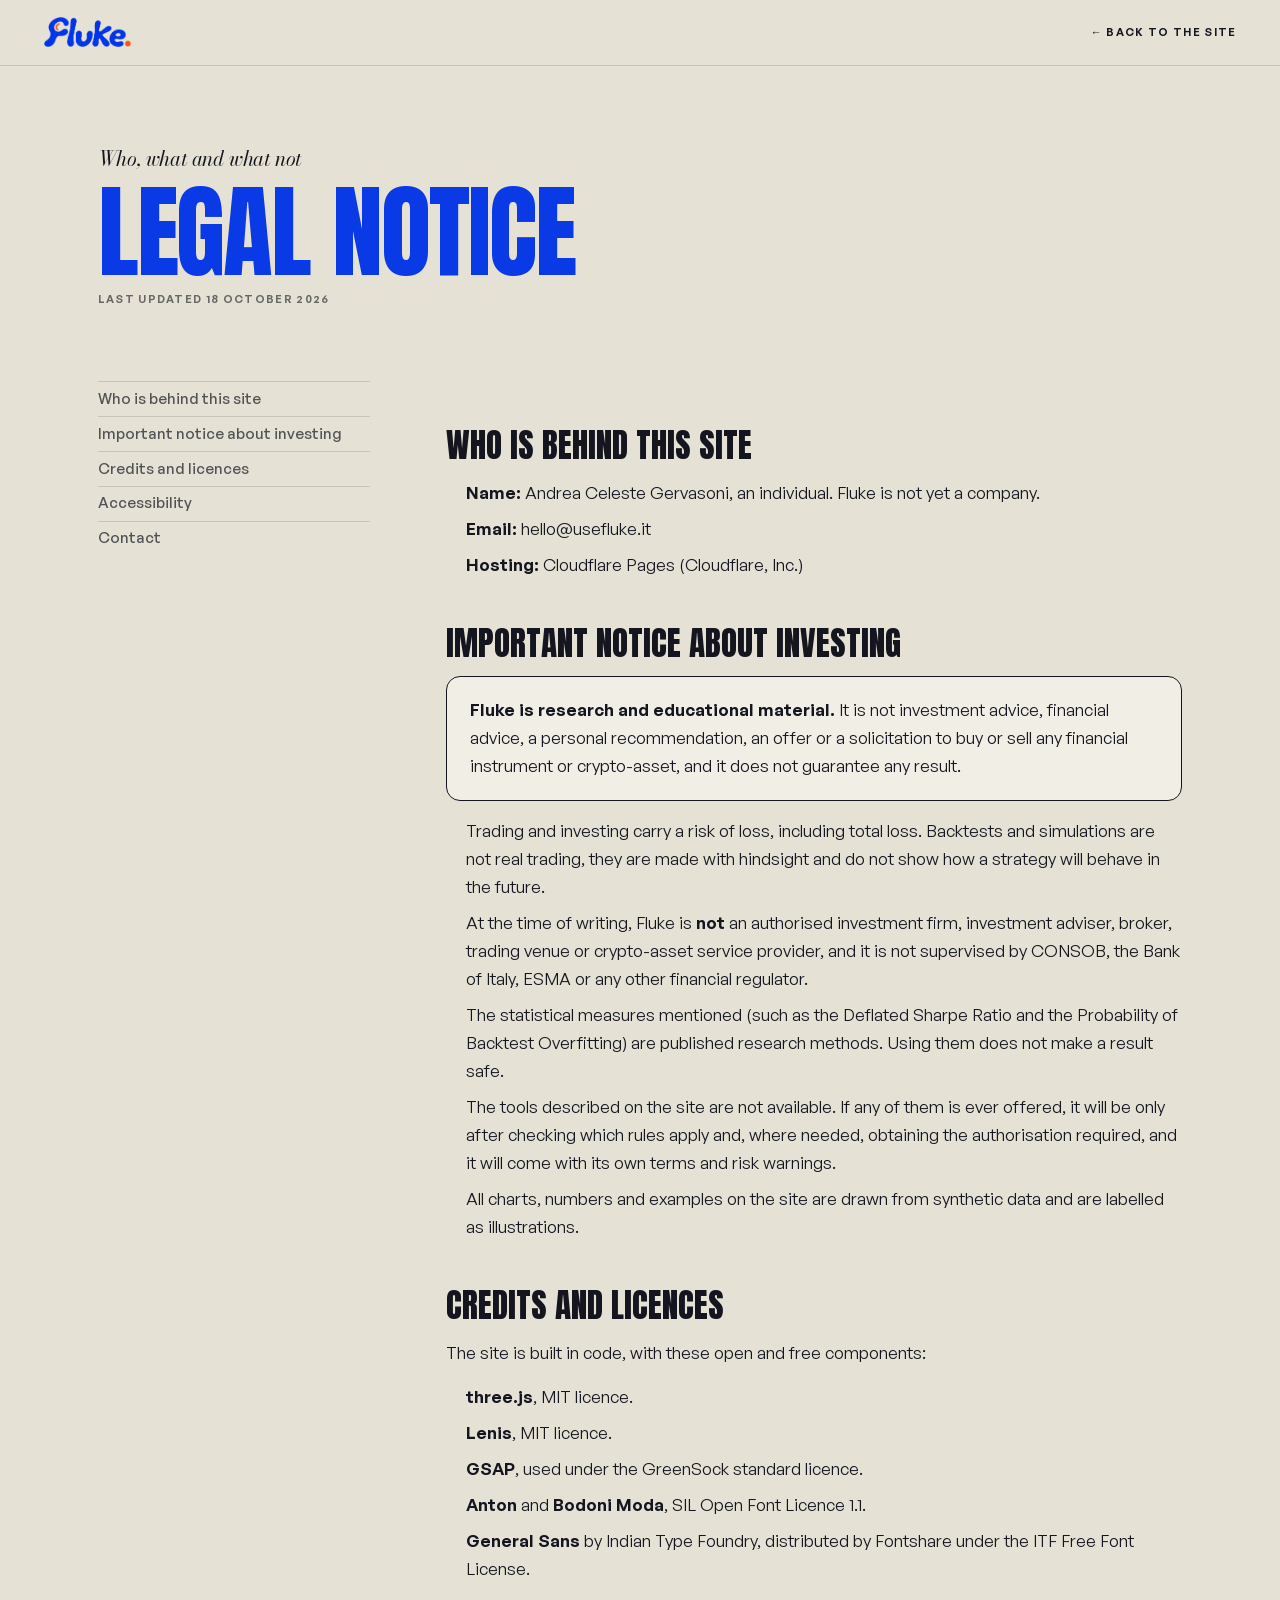
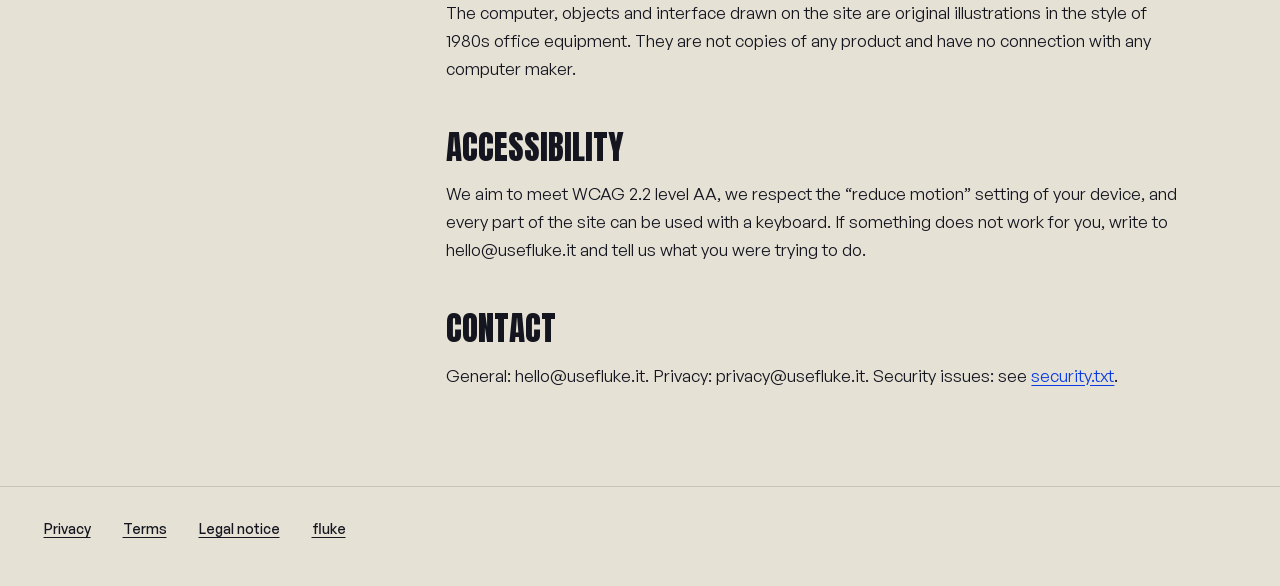
==== legal-notice.html @ 6b219655 "Add files via upload" ====
<!doctype html>
<html lang="en">
<head>
<meta charset="utf-8">
<meta name="viewport" content="width=device-width, initial-scale=1, viewport-fit=cover">
<title>Legal notice — Fluke</title>
<meta name="description" content="Who runs Fluke, an important notice about investing, and the credits and licences of the site.">
<meta name="theme-color" content="#E5E1D5">
<meta name="color-scheme" content="light">
<link rel="canonical" href="https://usefluke.it/legal-notice.html">
<link rel="icon" href="assets/favicon.svg" type="image/svg+xml">
<link rel="icon" href="assets/favicon-32.png" sizes="32x32" type="image/png">
<link rel="preload" href="fonts/anton.woff2" as="font" type="font/woff2" crossorigin>
<link rel="stylesheet" href="css/style.css">
<link rel="stylesheet" href="css/legal.css">
</head>
<body class="legal">
<header class="legal-bar">
  <a href="./" aria-label="Fluke, back to the site"><img src="assets/logo-nav.png" alt="Fluke" width="91" height="31"></a>
  <a class="back" href="./">← Back to the site</a>
</header>
<main class="legal-main" id="main">
  <div class="legal-head">
    <p class="accent">Who, what and what not</p>
    <h1>Legal notice</h1>
    <p class="meta">Last updated 18 October 2026</p>
  </div>
  <nav class="legal-toc" aria-label="On this page">
    <a href="#who">Who is behind this site</a>
    <a href="#finance">Important notice about investing</a>
    <a href="#credits">Credits and licences</a>
    <a href="#access">Accessibility</a>
    <a href="#contact">Contact</a>
  </nav>
  <div class="legal-body">
    <h2 id="who">Who is behind this site</h2>
    <ul>
      <li><strong>Name:</strong> Andrea Celeste Gervasoni, an individual. Fluke is not yet a company.</li>
      <li><strong>Email:</strong> hello@usefluke.it</li>
      <li><strong>Hosting:</strong> Cloudflare Pages (Cloudflare, Inc.)</li>
    </ul>
    <h2 id="finance">Important notice about investing</h2>
    <p class="legal-note"><strong>Fluke is research and educational material.</strong> It is not investment advice, financial advice, a personal recommendation, an offer or a solicitation to buy or sell any financial instrument or crypto-asset, and it does not guarantee any result.</p>
    <ul>
      <li>Trading and investing carry a risk of loss, including total loss. Backtests and simulations are not real trading, they are made with hindsight and do not show how a strategy will behave in the future.</li>
      <li>At the time of writing, Fluke is <strong>not</strong> an authorised investment firm, investment adviser, broker, trading venue or crypto-asset service provider, and it is not supervised by CONSOB, the Bank of Italy, ESMA or any other financial regulator.</li>
      <li>The statistical measures mentioned (such as the Deflated Sharpe Ratio and the Probability of Backtest Overfitting) are published research methods. Using them does not make a result safe.</li>
      <li>The tools described on the site are not available. If any of them is ever offered, it will be only after checking which rules apply and, where needed, obtaining the authorisation required, and it will come with its own terms and risk warnings.</li>
      <li>All charts, numbers and examples on the site are drawn from synthetic data and are labelled as illustrations.</li>
    </ul>
    <h2 id="credits">Credits and licences</h2>
    <p>The site is built in code, with these open and free components:</p>
    <ul>
      <li><strong>three.js</strong>, MIT licence.</li>
      <li><strong>Lenis</strong>, MIT licence.</li>
      <li><strong>GSAP</strong>, used under the GreenSock standard licence.</li>
      <li><strong>Anton</strong> and <strong>Bodoni Moda</strong>, SIL Open Font Licence 1.1.</li>
      <li><strong>General Sans</strong> by Indian Type Foundry, distributed by Fontshare under the ITF Free Font License.</li>
    </ul>
    <p>The computer, objects and interface drawn on the site are original illustrations in the style of 1980s office equipment. They are not copies of any product and have no connection with any computer maker.</p>
    <h2 id="access">Accessibility</h2>
    <p>We aim to meet WCAG 2.2 level AA, we respect the “reduce motion” setting of your device, and every part of the site can be used with a keyboard. If something does not work for you, write to hello@usefluke.it and tell us what you were trying to do.</p>
    <h2 id="contact">Contact</h2>
    <p>General: hello@usefluke.it. Privacy: privacy@usefluke.it. Security issues: see <a href=".well-known/security.txt">security.txt</a>.</p>
  </div>
</main>
<footer class="legal-foot">
  <a href="privacy.html">Privacy</a><a href="terms.html">Terms</a><a href="legal-notice.html">Legal notice</a><a href="./">fluke</a>
</footer>
</body>
</html>
---- css/style.css ----
/* ───────────────────────── FLUKE ─────────────────────────
   Three families, each with one job:
     Anton          giant words and every headline (one weight)
     General Sans   everything that is read: text, menu, buttons (400, 500, 600)
     Bodoni Moda    the connecting words in heavy italic, and the lead sentences in roman
   Six sizes in total: giant · title · habit · lede · body · small.
   ──────────────────────────────────────────────────────── */

@font-face { font-family: 'Anton'; src: url('../fonts/anton.woff2') format('woff2'); font-weight: 400; font-style: normal; font-display: block; }
@font-face { font-family: 'General Sans'; src: url('../fonts/general-sans-400.woff2') format('woff2'); font-weight: 400; font-style: normal; font-display: swap; }
@font-face { font-family: 'General Sans'; src: url('../fonts/general-sans-500.woff2') format('woff2'); font-weight: 500; font-style: normal; font-display: swap; }
@font-face { font-family: 'General Sans'; src: url('../fonts/general-sans-600.woff2') format('woff2'); font-weight: 600; font-style: normal; font-display: swap; }
@font-face { font-family: 'Bodoni Moda'; src: url('../fonts/bodoni-moda-italic.woff2') format('woff2'); font-weight: 400 900; font-style: italic; font-display: block; }
@font-face { font-family: 'Bodoni Moda'; src: url('../fonts/bodoni-moda-roman.woff2') format('woff2'); font-weight: 400 900; font-style: normal; font-display: block; }

:root {
  --paper: #E5E1D5;
  --plastic: #CDC5AD;
  --ink: #14151F;
  --cobalt: #0A3AE5;
  --signal: #FC6C3A;
  --screen: #EDEBE0;
  --hair: rgba(20, 21, 31, .14);
  --glass: rgba(229, 225, 213, .74);

  --f-display: 'Anton', Impact, 'Arial Narrow', sans-serif;
  --f-text: 'General Sans', 'Helvetica Neue', Arial, sans-serif;
  --f-accent: 'Bodoni Moda', Didot, 'Times New Roman', serif;

  /* the whole scale */
  --fs-giant: min(31vh, 21vw);
  --fs-title: clamp(3rem, 7.4vw, 7.6rem);
  --fs-habit: clamp(2.1rem, 3.6vw, 3.6rem);
  --fs-lede: clamp(1.3rem, .7vw + 1rem, 1.65rem);
  --fs-body: clamp(1rem, .3vw + .95rem, 1.125rem);
  --fs-small: .8125rem;

  --ease-out: cubic-bezier(.16, 1, .3, 1);
  --ease-io: cubic-bezier(.65, 0, .35, 1);
  --tick: steps(10, end);

  --nav-h: 74px;
  --gutter: clamp(24px, 3.4vw, 52px);
}

*, *::before, *::after { box-sizing: border-box; }
html { -webkit-text-size-adjust: 100%; text-size-adjust: 100%; }
html.lenis, html.lenis body { height: auto; }
.lenis.lenis-smooth { scroll-behavior: auto !important; }
.lenis.lenis-stopped { overflow: hidden; }

body {
  margin: 0; background: var(--paper); color: var(--ink);
  font: 400 var(--fs-body)/1.5 var(--f-text); font-variant-numeric: tabular-nums;
  -webkit-font-smoothing: antialiased; text-rendering: optimizeLegibility; overflow-x: clip;
}
body.is-loading { overflow: hidden; }
img { display: block; max-width: 100%; }
h1, h2, h3, h4, p, ul { margin: 0; }
ul { padding: 0; list-style: none; }
a { color: inherit; }
::selection { background: var(--cobalt); color: var(--screen); }
:focus-visible { outline: 2px solid var(--cobalt); outline-offset: 3px; border-radius: 4px; }

.sr-only { position: absolute !important; width: 1px; height: 1px; margin: -1px; padding: 0; overflow: hidden; clip: rect(0 0 0 0); white-space: nowrap; border: 0; }
.skip { position: fixed; left: 12px; top: -64px; z-index: 400; background: var(--ink); color: var(--screen); padding: 12px 18px; border-radius: 999px; font-weight: 600; text-decoration: none; transition: top .2s var(--ease-out); }
.skip:focus { top: 12px; }

/* ───────── roles ───────── */
.giant, .title, .habit-title { font-family: var(--f-display); font-weight: 400; text-transform: uppercase; color: var(--cobalt); margin: 0; }
.giant { font-size: var(--fs-giant); line-height: .88; letter-spacing: -.03em; }
.title { font-size: var(--fs-title); line-height: .92; letter-spacing: -.02em; }
.habit-title { font-size: var(--fs-habit); line-height: 1; letter-spacing: -.01em; color: var(--screen); }
.accent { font-family: var(--f-accent); font-style: italic; font-weight: 700; text-transform: none; letter-spacing: -.01em; color: var(--ink); }
.lede { font-family: var(--f-accent); font-style: normal; font-weight: 400; font-size: var(--fs-lede); line-height: 1.18; letter-spacing: -.012em; text-wrap: balance; font-optical-sizing: auto; }
.split-w { display: inline-block; overflow: hidden; vertical-align: top; padding-bottom: .12em; margin-bottom: -.12em; }
.split-w > span { display: inline-block; will-change: transform; }
.body { font-size: var(--fs-body); line-height: 1.5; max-width: 34em; text-wrap: pretty; }
.small { font-size: var(--fs-small); line-height: 1.45; opacity: .7; max-width: 44em; }
.title--light, .body--light, .giant--light { color: var(--screen); }

.btn-wrap { display: inline-block; }
.btn {
  position: relative; isolation: isolate; overflow: hidden;
  display: inline-flex; align-items: center; justify-content: center; gap: .9em; min-height: 58px; padding: 0 1.15em 0 1.9em;
  border: 0; border-radius: 999px; text-decoration: none; cursor: pointer;
  font: 500 var(--fs-body)/1 var(--f-text); letter-spacing: -.005em;
  will-change: transform;
}
.btn--liquid {
  color: var(--screen); background: rgba(20, 21, 31, .9);
  box-shadow: inset 0 1px 0 rgba(255, 255, 255, .28), inset 0 -1px 0 rgba(0, 0, 0, .4), 0 14px 34px -12px rgba(20, 21, 31, .55), 0 2px 6px rgba(20, 21, 31, .18);
}
.btn--liquid::before { /* rim of light, brightest towards the pointer */
  content: ''; position: absolute; inset: 0; z-index: 2; border-radius: inherit; padding: 1.2px; pointer-events: none;
  background: conic-gradient(from var(--rim, 220deg), rgba(255, 255, 255, .85), rgba(255, 255, 255, .12) 14%, rgba(255, 255, 255, .02) 40%, rgba(255, 255, 255, .3) 50%, rgba(255, 255, 255, .02) 64%, rgba(255, 255, 255, .85));
  -webkit-mask: linear-gradient(#000 0 0) content-box, linear-gradient(#000 0 0); -webkit-mask-composite: xor;
  mask: linear-gradient(#000 0 0) content-box exclude, linear-gradient(#000 0 0);
}
.btn--liquid::after { /* glass rim and top sheen */
  content: ''; position: absolute; inset: 0; z-index: 2; border-radius: inherit; pointer-events: none;
  background: linear-gradient(180deg, rgba(255, 255, 255, .22), rgba(255, 255, 255, 0) 48%);
  box-shadow: inset 0 0 0 1px rgba(255, 255, 255, .12);
}
.btn-blob { position: absolute; z-index: 0; left: var(--bx, 50%); top: var(--by, 50%); width: 180%; aspect-ratio: 1; border-radius: 50%; background: var(--cobalt); transform: translate(-50%, -50%) scale(0); transition: transform .7s var(--ease-out); }
.btn:hover .btn-blob, .btn:focus-visible .btn-blob { transform: translate(-50%, -50%) scale(1); }
.btn-label { position: relative; z-index: 1; display: block; overflow: hidden; line-height: 1.25; padding: .1em 0; }
.btn-roll { position: relative; display: block; transition: transform .55s var(--ease-out); }
.btn-roll::after { content: attr(data-text); position: absolute; left: 0; top: 100%; }
.btn:hover .btn-roll, .btn:focus-visible .btn-roll { transform: translateY(-100%); }
.btn-icon { position: relative; z-index: 1; display: grid; place-items: center; width: 38px; height: 38px; border-radius: 50%; overflow: hidden; background: rgba(255, 255, 255, .12); box-shadow: inset 0 1px 0 rgba(255, 255, 255, .25); }
.btn-icon svg { grid-area: 1 / 1; transition: transform .55s var(--ease-out); }
.btn-icon svg + svg { transform: translateY(-160%); }
.btn[href="#winner"]:hover .btn-icon svg:first-child { transform: translateY(160%); }
.btn[href="#winner"]:hover .btn-icon svg + svg { transform: translateY(0); }
.btn[href="#note"] .btn-icon svg + svg { transform: translateX(-160%); }
.btn[href="#note"]:hover .btn-icon svg:first-child { transform: translateX(160%); }
.btn[href="#note"]:hover .btn-icon svg + svg { transform: translateX(0); }

/* ───────── loader ───────── */
.loader { position: fixed; inset: 0; z-index: 300; pointer-events: none; visibility: hidden; }
.loader > * { visibility: visible; }
.loader.is-gone, .loader.is-gone > * { visibility: hidden; }
.loader-half { position: absolute; left: 0; right: 0; height: 50.3%; background: var(--cobalt); will-change: transform; }
.loader-half--top { top: 0; }
.loader-half--bottom { bottom: 0; }
.loader-content { position: absolute; inset: 0; display: grid; place-items: center; color: var(--screen); }
.loader-mark { position: relative; width: min(38vw, 440px); aspect-ratio: 1581 / 539; margin-top: -4vh; }
.loader-letters { position: absolute; left: 0; top: 0; width: calc(1493 / 1581 * 100%); height: 100%; overflow: hidden; }
.loader-letters i { position: absolute; inset: 0; background: url('../assets/logo-cream.png') center / 100% 100% no-repeat; }
.loader-dot { position: absolute; left: calc((1588 - 118) / 1581 * 100%); top: calc((624 - 198) / 539 * 100%); width: calc(109 / 1581 * 100%); aspect-ratio: 1; border-radius: 50%; background: var(--signal); }
.loader-count { position: absolute; left: var(--gutter); bottom: calc(var(--gutter) * .5); margin: 0; padding-top: .06em; font: 400 var(--fs-giant)/1 var(--f-display); color: var(--screen); letter-spacing: -.02em; overflow: hidden; }
.loader-count span { display: inline-block; min-width: 2.2ch; }
.loader-line { position: absolute; left: 0; right: 0; top: 50%; height: 3px; margin-top: -1.5px; background: #fff; transform: scaleX(0); opacity: 0; }

/* ───────── liquid glass ───────── */
.lg {
  position: relative; isolation: isolate;
  background: rgba(252, 250, 244, .16);
  -webkit-backdrop-filter: blur(6px) saturate(1.6); backdrop-filter: blur(6px) saturate(1.6);
  /* shadows with small blur radii: soft 44px shadows on big glass panes cost a frame on every scroll. The highlights are gradients (cheap), not blurred inset shadows. */
  background-image: linear-gradient(180deg, rgba(255, 255, 255, .42), rgba(255, 255, 255, 0) 38%), linear-gradient(0deg, rgba(20, 21, 31, .06), rgba(20, 21, 31, 0) 30%);
  box-shadow: inset 0 1px 0 rgba(255, 255, 255, .8), 0 10px 20px -14px rgba(20, 21, 31, .34), 0 1px 4px rgba(20, 21, 31, .1);
}
.lg::before { /* the rim: brightest where the pointer is */
  content: ''; position: absolute; inset: 0; z-index: 0; border-radius: inherit; padding: 1.2px; pointer-events: none; will-change: transform;
  background: conic-gradient(from var(--rim, 220deg), rgba(255, 255, 255, 1), rgba(255, 255, 255, .25) 12%, rgba(255, 255, 255, .06) 30%, rgba(255, 255, 255, .06) 42%, rgba(255, 255, 255, .55) 50%, rgba(255, 255, 255, .08) 62%, rgba(255, 255, 255, .25) 88%, rgba(255, 255, 255, 1));
  -webkit-mask: linear-gradient(#000 0 0) content-box, linear-gradient(#000 0 0); -webkit-mask-composite: xor;
  mask: linear-gradient(#000 0 0) content-box exclude, linear-gradient(#000 0 0);
}
.lg::after { /* the body of the glass: a soft caustic under the upper rim */
  content: ''; position: absolute; inset: 0; z-index: 0; border-radius: inherit; pointer-events: none;
  background: radial-gradient(120% 70% at 50% -10%, rgba(255, 255, 255, .34), rgba(255, 255, 255, 0) 55%);
  mix-blend-mode: soft-light;
}
.lg > * { position: relative; z-index: 1; }
.lg-defs { position: absolute; width: 0; height: 0; pointer-events: none; }

/* ───────── navigation ───────── */
.nav { position: fixed; top: 0; left: 0; right: 0; z-index: 80; display: flex; justify-content: center; padding: 14px var(--gutter) 0; pointer-events: none; }
.lg-nav { pointer-events: auto; border-radius: 30px; overflow: hidden; width: var(--nav-w, auto); transition: background .5s, color .5s; color: var(--ink); }

/* Safari 26 paints the strips behind its bars with the background of any fixed or sticky element at least 90% wide that touches the screen edge; if that background is transparent it photographs a colour once and keeps it: a flat beige band over the blue sections. A container that is visibility:hidden, whose visible children all sit on their own layers, is skipped: no band, the page scrolls under the bars, full screen, and the bars stay transparent. (The same fix as on the portfolio.) */
.nav, .winner-pin, .services-pin, .method-stick, .end-pin { visibility: hidden; }
:where(.nav, .winner-pin, .services-pin, .method-stick, .end-pin) > * { visibility: visible; }

/* The refraction of the glass edge, drawn once instead of computed on every frame: a red fringe on the left rim, a blue one on the right, a bright bevel above, a soft dark one below and a thin lens-like band inside the edge. */
.lg-nav { background-image: linear-gradient(90deg, rgba(255, 255, 255, .5), rgba(255, 255, 255, 0) 9%, rgba(255, 255, 255, 0) 91%, rgba(255, 255, 255, .5)), linear-gradient(180deg, rgba(255, 255, 255, .45), rgba(255, 255, 255, 0) 40%, rgba(20, 21, 31, .05)); box-shadow: inset 0 1px 0 rgba(255, 255, 255, .95), inset 2.6px 0 1.6px -1.4px rgba(255, 60, 90, .62), inset -2.6px 0 1.6px -1.4px rgba(50, 130, 255, .7), inset 3.4px 0 0 -2.6px rgba(255, 255, 255, .8), inset -3.4px 0 0 -2.6px rgba(255, 255, 255, .8), inset 0 0 16px -3px rgba(255, 255, 255, .7), inset 0 -3px 5px -3px rgba(20, 21, 31, .24), 0 10px 20px -14px rgba(20, 21, 31, .36), 0 1px 4px rgba(20, 21, 31, .1); }
.lg-nav.is-dark { background-image: linear-gradient(90deg, rgba(255, 255, 255, .22), rgba(255, 255, 255, 0) 9%, rgba(255, 255, 255, 0) 91%, rgba(255, 255, 255, .22)), linear-gradient(180deg, rgba(255, 255, 255, .16), rgba(255, 255, 255, 0) 40%); box-shadow: inset 0 1px 0 rgba(255, 255, 255, .4), inset 2.6px 0 1.6px -1.4px rgba(255, 70, 100, .5), inset -2.6px 0 1.6px -1.4px rgba(70, 140, 255, .62), inset 3.4px 0 0 -2.6px rgba(255, 255, 255, .34), inset -3.4px 0 0 -2.6px rgba(255, 255, 255, .34), inset 0 0 16px -4px rgba(255, 255, 255, .2), inset 0 -3px 5px -3px rgba(0, 0, 0, .35), 0 10px 20px -14px rgba(0, 0, 0, .55); }
.btn--liquid { box-shadow: inset 0 1px 0 rgba(255, 255, 255, .34), inset 1.5px 0 1.3px -1px rgba(255, 90, 70, .4), inset -1.5px 0 1.3px -1px rgba(80, 140, 255, .46), inset 0 0 10px -3px rgba(255, 255, 255, .2), inset 0 -1px 0 rgba(0, 0, 0, .4), 0 14px 26px -14px rgba(20, 21, 31, .55), 0 2px 6px rgba(20, 21, 31, .18); }
.nav-bar { height: 60px; margin: 0 auto; display: flex; align-items: center; gap: clamp(14px, 2.6vw, 34px); padding: 0 8px 0 22px; }
.nav-logo { display: grid; place-items: center; height: 44px; flex: none; }
.nav-logo img { grid-area: 1 / 1; height: 31px; width: auto; transition: opacity .4s; }
.nav-logo .logo-dark { opacity: 0; }
.nav-links { position: relative; }
.nav-links ul { display: flex; gap: 2px; }
.nav-goo { /* the droplet: two blobs that stretch apart while moving and melt back together */
  position: absolute; inset: -14px -24px; pointer-events: none; filter: url(#lg-goo); opacity: 0; z-index: 0 !important;
}
.nav-goo i { position: absolute; left: 24px; top: 50%; height: 40px; width: 0; margin-top: -20px; border-radius: 999px; background: #fff; will-change: transform, width; }
.nav-link { position: relative; z-index: 1; white-space: nowrap; appearance: none; border: 0; background: transparent; padding: 0 16px; height: 40px; border-radius: 999px; font: 500 .9375rem/1 var(--f-text); color: inherit; letter-spacing: -.005em; cursor: pointer; opacity: .82; transition: opacity .25s; }
.nav-link:hover, .nav-link[aria-expanded='true'], .nav-link.is-current { opacity: 1; }
.nav-cta { flex: none; display: inline-flex; align-items: center; height: 44px; padding: 0 20px; border-radius: 999px; background: var(--ink); color: var(--screen); font: 500 .9375rem/1 var(--f-text); text-decoration: none; box-shadow: inset 0 1px 0 rgba(255, 255, 255, .25), 0 4px 12px -4px rgba(20, 21, 31, .5); transition: background .3s, transform .3s var(--ease-out); }
.nav-cta:hover { background: var(--cobalt); }
.nav-burger { display: none; }

.nav-body { overflow: hidden; }
.panel { padding: 6px 22px 26px; }
.panel[hidden], .nav-sheet[hidden] { display: none; }
.panel-list { display: grid; gap: 2px; }
.panel-list a { display: grid; gap: 4px; padding: 14px 16px; border-radius: 18px; text-decoration: none; transition: background .25s; }
.panel-list a:hover, .panel-list a:focus-visible { background: rgba(255, 255, 255, .42); }
.panel-list b { font: 500 1.25rem/1.15 var(--f-text); letter-spacing: -.015em; }
.panel-list span { font-size: var(--fs-small); opacity: .62; }
.nav-scrim { position: fixed; inset: 0; z-index: -1; background: rgba(20, 21, 31, .16); opacity: 0; transition: opacity .4s; pointer-events: auto; }
.nav-scrim.is-open { opacity: 1; }
.nav-scrim[hidden] { display: none; }

/* on cobalt and ink the glass darkens and the words turn light */
.lg-nav.is-open { background: rgba(246, 243, 236, .74); }
.lg-nav.is-dark { color: var(--screen); background: rgba(10, 12, 30, .3); }
.lg-nav.is-dark::after { background: radial-gradient(120% 70% at 50% -10%, rgba(255, 255, 255, .14), rgba(255, 255, 255, 0) 55%); }
.lg-nav.is-dark.is-open { background: rgba(14, 16, 40, .66); }
.lg-nav.is-dark .logo-light { opacity: 0; }
.lg-nav.is-dark .logo-dark { opacity: 1; }
.lg-nav.is-dark .nav-goo i { background: rgba(255, 255, 255, 1); }
.lg-nav.is-dark .nav-cta { background: var(--screen); color: var(--ink); }
.lg-nav.is-dark .panel-list a:hover { background: rgba(255, 255, 255, .12); }

.nav-sheet { padding: 4px 22px 24px; }
.nav-sheet a { display: block; padding: 4px 0; font: 400 clamp(2.6rem, 13vw, 4.5rem)/.98 var(--f-display); text-transform: uppercase; letter-spacing: -.02em; color: inherit; text-decoration: none; }

/* ───────── light on the paper ───────── */
.atmos { position: fixed; inset: 0; z-index: 1; pointer-events: none; visibility: hidden; overflow: hidden; }
.atmos > * { visibility: visible; }
.blinds {
  position: absolute; inset: -30% -20%; opacity: 0; mix-blend-mode: soft-light;
  /* soft edges drawn into the gradient: a blur filter on a layer this big cost a frame on every scroll */
  background: repeating-linear-gradient(-24deg, rgba(255, 249, 232, 0) 0 34px, rgba(255, 248, 228, .95) 62px 104px, rgba(255, 249, 232, 0) 132px 150px);
  will-change: transform, opacity;
}
.lamp-glow { position: absolute; left: 0; top: 0; width: 900px; height: 520px; margin: -260px 0 0 -450px; border-radius: 50%; opacity: 0;
  background: radial-gradient(closest-side, rgba(255, 200, 110, .5), rgba(255, 200, 110, .18) 50%, rgba(255, 200, 110, 0)); mix-blend-mode: soft-light; will-change: transform, opacity; }
@media (hover: none) and (pointer: coarse) { .blinds { display: none; } }
.lite .blinds, .lite .lamp-glow { display: none; }
/* while the page is moving, the big glass panes drop their backdrop filter (re-blurring what is under them on every frame was the slowest thing on the page); it comes back 0.2 s after the scroll stops */
.is-moving .lg, .is-moving .btn--liquid { -webkit-backdrop-filter: blur(6px) saturate(1.5) !important; backdrop-filter: blur(6px) saturate(1.5) !important; }
.is-moving .what .pane { -webkit-backdrop-filter: none !important; backdrop-filter: none !important; background-color: rgba(250, 248, 240, .66) !important; }

/* ───────── stage ───────── */
.stage { position: fixed; left: 0; top: 0; width: 100%; height: 100%; height: 100lvh; z-index: 2; pointer-events: none; visibility: hidden; }
.stage canvas { visibility: visible; display: block; width: 100%; height: 100%; }

/* ───────── hero ───────── */
.hero { position: relative; height: 100svh; min-height: 640px; overflow-x: clip; }
.type { position: absolute; inset: 0; pointer-events: none; }
.type--behind { z-index: 1; }
.type--front { z-index: 3; }
.giant--1, .giant--2 { position: absolute; left: var(--gutter); }
.giant--1 { top: calc(var(--nav-h) + var(--fs-giant) * .26); }
.giant--2 { top: calc(var(--nav-h) + var(--fs-giant) * 1.18); }
.giant { line-height: .9; }
.mask { display: block; overflow: hidden; padding: .08em .06em .02em; margin: -.08em -.06em -.02em; }
.word { display: block; will-change: transform; }
.acc {
  position: absolute; white-space: nowrap; line-height: 1;
  font-family: var(--f-accent); font-style: italic; font-weight: 900; font-size: calc(var(--fs-giant) * .5); letter-spacing: -.02em;
  /* cream on the blue letters; where it leaves them, a blue edge keeps it readable on the paper */
  color: #F4F1E8; -webkit-text-stroke: .085em var(--cobalt); paint-order: stroke fill;
  text-shadow: 0 .05em .1em rgba(6, 10, 60, .18);
}
.acc--1 { left: calc(var(--gutter) + var(--fs-giant) * .05); top: calc(var(--nav-h) + var(--fs-giant) * .25); }
.acc--2 { left: calc(var(--gutter) + var(--fs-giant) * .06); top: calc(var(--nav-h) + var(--fs-giant) * 1.12); }
.ch { display: inline-block; will-change: transform; transform-origin: 50% 100%; }
.acc { clip-path: inset(-30% -10% -30% -10%); }

.hero-copy { position: absolute; z-index: 3; left: var(--gutter); bottom: clamp(28px, 6vh, 64px); max-width: min(33rem, 44vw); display: grid; gap: 1.6rem; justify-items: start; }

/* ───────── idea ───────── */
.idea { position: relative; z-index: 3; min-height: 130svh; display: grid; align-items: center; padding: calc(var(--nav-h) + 8vh) var(--gutter) 8vh; }
.idea-inner { max-width: min(60rem, 62vw); display: grid; gap: 3rem; }
.tline { display: block; overflow: hidden; padding: .03em 0 .01em; }
.tline > * { display: inline-block; will-change: transform; }
.title .accent { font-size: .4em; vertical-align: .62em; margin-right: .2em; }

/* ───────── winner: inside the computer ───────── */
.winner { position: relative; z-index: 3; height: 500vh; }
.winner-pin { position: sticky; top: 0; height: 100svh; overflow-x: clip; overflow-y: visible; }
.inside { position: absolute; inset: 0 0 auto 0; width: 100%; height: 100%; height: 100lvh; image-rendering: pixelated; opacity: 0; display: block; }
.crt { position: absolute; inset: 0 0 auto 0; height: 100%; height: 100lvh; pointer-events: none; opacity: 0;
  background:
    repeating-linear-gradient(0deg, rgba(0, 0, 0, .09) 0 1px, rgba(0, 0, 0, 0) 1px 3px),
    radial-gradient(120% 120% at 50% 50%, rgba(0, 0, 0, 0) 58%, rgba(0, 0, 0, .38) 100%);
  box-shadow: inset 0 0 120px rgba(0, 0, 0, .35); }
.inside-ui { position: absolute; inset: 0 0 auto 0; height: 100%; height: 100lvh; pointer-events: none; }
.pix-hit { position: absolute; pointer-events: auto; appearance: none; border: 0; background: transparent; color: transparent; font-size: 1px; cursor: pointer; border-radius: 2px; }
.pix-hit:focus-visible { outline: 3px solid var(--cobalt); outline-offset: 2px; }


/* ───────── services: the computer stays, the three apps are the choices ───────── */
/* the section scrolls like any page: the computer comes up with it, holds while you read, leaves with it */
.services { position: relative; z-index: 3; height: 215vh; --o-ink: #101318; --o-paper: #F2F0E6; }
.services-pin { position: sticky; top: 0; height: 100svh; overflow: hidden; }
.svc-text { position: absolute; z-index: 3; left: var(--gutter); top: calc(var(--nav-h) + 3.4vh); bottom: 4vh; width: min(38vw, 34rem); display: grid; grid-template-rows: auto auto auto auto; gap: clamp(.9rem, 2.6vh, 1.8rem); align-content: start; }
.svc-text .title { font-size: min(clamp(2.4rem, 4.2vw, 4.2rem), 7.4vh); }
.svc-list { list-style: none; margin: 0; padding: 0; border-top: 1px solid var(--hair); }
.svc-item { border-bottom: 1px solid var(--hair); }
.svc-tab { appearance: none; border: 0; background: transparent; width: 100%; display: grid; grid-template-columns: 3.6rem 1fr auto 34px; align-items: center; gap: 1rem; padding: clamp(.6rem, 1.5vh, 1rem) 0; cursor: pointer; text-align: left; color: var(--ink); }
.svc-no { position: relative; font: italic 400 1rem/1 var(--f-accent); color: rgba(20, 21, 31, .6); white-space: nowrap; transition: color .3s, opacity .3s; }
.svc-ok { position: absolute; left: 0; top: 50%; width: 1.25rem; height: 1.25rem; margin-top: -.625rem; fill: none; stroke: var(--cobalt); stroke-width: 2.2; stroke-linecap: round; stroke-linejoin: round; stroke-dasharray: 16; stroke-dashoffset: 16; transition: stroke-dashoffset .6s var(--ease-out) .1s; }
.svc-item.is-seen .svc-no { color: transparent; } .svc-item.is-seen .svc-ok { stroke-dashoffset: 0; }
.svc-name { font: 400 clamp(1.5rem, 2.1vw, 2.1rem)/1 var(--f-display); text-transform: uppercase; letter-spacing: -.005em; transition: color .3s; }
.svc-state { font: 600 .6875rem/1 var(--f-text); text-transform: uppercase; letter-spacing: .12em; color: rgba(20, 21, 31, .55); white-space: nowrap; }
.svc-item[data-svc='check'] .svc-state { color: var(--cobalt); } .svc-item[data-svc='verified'] .svc-state { color: var(--ink); }
.svc-tab i { position: relative; width: 34px; height: 34px; border-radius: 50%; border: 1px solid var(--hair); transition: background .35s, border-color .35s, color .35s, transform .5s var(--ease-out); }
.svc-tab i::before, .svc-tab i::after { content: ''; position: absolute; left: 50%; top: 50%; width: 12px; height: 1.6px; margin: -.8px 0 0 -6px; background: currentColor; transition: transform .5s var(--ease-out); }
.svc-tab i::after { transform: rotate(90deg); }
.svc-tab:hover .svc-name, .svc-item.is-open .svc-name { color: var(--cobalt); }
.svc-item.is-open .svc-tab i { background: var(--ink); border-color: var(--ink); color: var(--screen); transform: rotate(180deg); }
.svc-item.is-open .svc-tab i::after { transform: rotate(0deg); }
/* the row of the app that is lighting up on the screen lights up with it */
.svc-item.is-hint .svc-tab i { background: var(--cobalt); border-color: var(--cobalt); color: var(--screen); }
.svc-item.is-hint .svc-name { color: var(--cobalt); }
.svc-tab:focus-visible { outline: 2px solid var(--cobalt); outline-offset: 4px; border-radius: 8px; }
/* one reading place: the four texts share the same cell, so nothing below ever moves */
.svc-detail { display: grid; align-content: start; min-height: 0; }
.svc-p { grid-area: 1 / 1; display: grid; gap: clamp(.55rem, 1.4vh, .9rem); align-content: start; opacity: 0; visibility: hidden; transform: translateY(12px); transition: opacity .35s, transform .6s var(--ease-out), visibility 0s .35s; }
.svc-p.is-on { opacity: 1; visibility: visible; transform: none; transition: opacity .5s .1s, transform .8s var(--ease-out) .1s, visibility 0s; }
.svc-p h3 { margin: 0; font: 400 clamp(1.6rem, 2.3vw, 2.3rem)/.98 var(--f-display); text-transform: uppercase; color: var(--ink); }
.svc-p p { margin: 0; max-width: 31em; } .svc-p em { font-family: var(--f-accent); }
.svc-lead { font: 400 var(--fs-lede)/1.35 var(--f-accent); max-width: 24em !important; }
.svc-quote { font: 500 clamp(1.1rem, 1.4vw, 1.35rem)/1.25 var(--f-text); color: var(--cobalt); letter-spacing: -.02em; }
/* a sign of the old interface, not a button: it barely moves, in 3D, so it reads as an object and not as something to press */
.svc-win { justify-self: start; margin-top: .5rem; perspective: 520px; padding: 4px 8px 8px 0; }
.svc-win canvas { display: block; image-rendering: pixelated; transform-origin: 30% 60%; animation: winfloat 9s ease-in-out infinite; will-change: transform; }
@keyframes winfloat { 0%, 100% { transform: translate3d(0, 0, 0) rotateX(0deg) rotateY(0deg); } 33% { transform: translate3d(0, -2px, 0) rotateX(2deg) rotateY(-2.4deg); } 66% { transform: translate3d(0, 1px, 0) rotateX(-1.4deg) rotateY(2deg); } }
.sr { position: absolute; width: 1px; height: 1px; overflow: hidden; clip: rect(0 0 0 0); white-space: nowrap; }
.svc-count span { font-weight: 500; letter-spacing: .06em; }
.svc-note a { color: var(--cobalt); font-weight: 600; text-underline-offset: 3px; }
.svc-note { font-size: .875rem; line-height: 1.45; color: rgba(20, 21, 31, .68); padding-top: clamp(.4rem, 1vh, .7rem); border-top: 1px solid var(--hair); }
.svc-foot { position: relative; display: grid; align-items: center; justify-items: start; min-height: 64px; }
.svc-count { grid-area: 1 / 1; margin: 0; font: 600 .6875rem/1 var(--f-text); text-transform: uppercase; letter-spacing: .12em; color: rgba(20, 21, 31, .55); transition: opacity .4s; }
.svc-count b { color: var(--cobalt); font-weight: 600; }
.svc-go { grid-area: 1 / 1; opacity: 0; visibility: hidden; transform: translateY(10px) scale(.94); transform-origin: 0 50%; transition: opacity .5s, transform .9s var(--ease-out), visibility 0s .5s; }
.svc-foot.is-done .svc-go { opacity: 1; visibility: visible; transform: none; transition: opacity .5s, transform .9s var(--ease-out), visibility 0s; }
.svc-foot.is-done .svc-count { opacity: 0; }
.btn--blue { background: var(--cobalt); box-shadow: inset 0 1px 0 rgba(255, 255, 255, .35), inset 0 -1px 0 rgba(0, 0, 0, .25), 0 12px 26px -14px rgba(10, 58, 229, .7); }
.btn--blue .btn-blob { background: var(--ink); }
.btn[href="#method"]:hover .btn-icon svg:first-child { transform: translateY(160%); }
.btn[href="#method"]:hover .btn-icon svg + svg { transform: translateY(0); }
.svc-text > * { opacity: 0; transform: translateY(26px); transition: opacity .8s var(--ease-out), transform 1s var(--ease-out); }
.services-pin.is-in .svc-text > * { opacity: 1; transform: none; }
.services-pin.is-in .svc-text > :nth-child(2) { transition-delay: .1s; } .services-pin.is-in .svc-text > :nth-child(3) { transition-delay: .2s; } .services-pin.is-in .svc-text > :nth-child(4) { transition-delay: .3s; }
/* the blue of the method rises with its section, under the 3D stage */
.wipe { position: fixed; left: 0; top: 0; width: 100%; height: 100lvh; z-index: 1; transform: translate3d(0, 100lvh, 0); visibility: hidden; pointer-events: none; will-change: transform; }
.wipe > i { display: none; position: absolute; inset: 0; background: var(--cobalt); visibility: visible; will-change: transform; }
.wipe.is-on > i { display: block; }

/* over the glass of the 3D computer: takes the clicks, the arrow is drawn on the screen itself */
.os { position: absolute; z-index: 2; left: 0; top: 0; width: 100px; height: 66px; cursor: none !important; touch-action: pan-y; -webkit-tap-highlight-color: transparent; will-change: transform; }
@media (hover: none) and (pointer: coarse), (max-width: 820px) {
  .services { height: 200vh; }
  .svc-text { left: 0; right: 0; width: auto; top: 60%; bottom: 0; gap: .5rem; padding: 4px var(--gutter) max(12px, env(safe-area-inset-bottom)); background: var(--paper); grid-template-rows: auto minmax(0, 1fr) auto; }
  .svc-detail { min-height: 0; overflow-y: auto; overscroll-behavior: contain; scrollbar-width: none; }
  .svc-detail::-webkit-scrollbar { display: none; }
  .svc-text .title { display: none; }
  .svc-tab { grid-template-columns: 2.6rem 1fr auto 26px; gap: .6rem; padding: .42rem 0; }
  .svc-name { font-size: 1.2rem; } .svc-no { font-size: .8125rem; } .svc-tab i { width: 26px; height: 26px; }
  .svc-p { gap: .4rem; } .svc-p h3 { font-size: 1.15rem; } .svc-p p { font-size: .84rem; line-height: 1.38; } .svc-note { font-size: .75rem !important; padding-top: .35rem !important; } .svc-quote { font-size: .95rem; }
  .svc-lead { font-size: 1rem !important; }
  .svc-foot { min-height: 52px; }
}
@media (prefers-reduced-motion: reduce) { .svc-win canvas { animation: none; } }
@media (prefers-reduced-motion: reduce) { .svc-p, .svc-ok, .svc-text > *, .svc-go, .svc-count { transition: none; } }

/* ───────── the Macintosh cursors: the arrow everywhere, the pointing hand on what can be pressed ───────── */
@media (hover: hover) and (pointer: fine) {
  html, body { cursor: url("data:image/svg+xml,<svg xmlns='http://www.w3.org/2000/svg' width='20' height='32' shape-rendering='crispEdges'><rect x='0' y='0' width='2' height='2' fill='%23F2F0E6'/><rect x='0' y='2' width='2' height='2' fill='%23F2F0E6'/><rect x='2' y='2' width='2' height='2' fill='%23F2F0E6'/><rect x='0' y='4' width='2' height='2' fill='%23F2F0E6'/><rect x='2' y='4' width='2' height='2' fill='%2314151F'/><rect x='4' y='4' width='2' height='2' fill='%23F2F0E6'/><rect x='0' y='6' width='2' height='2' fill='%23F2F0E6'/><rect x='2' y='6' width='2' height='2' fill='%2314151F'/><rect x='4' y='6' width='2' height='2' fill='%2314151F'/><rect x='6' y='6' width='2' height='2' fill='%23F2F0E6'/><rect x='0' y='8' width='2' height='2' fill='%23F2F0E6'/><rect x='2' y='8' width='2' height='2' fill='%2314151F'/><rect x='4' y='8' width='2' height='2' fill='%2314151F'/><rect x='6' y='8' width='2' height='2' fill='%2314151F'/><rect x='8' y='8' width='2' height='2' fill='%23F2F0E6'/><rect x='0' y='10' width='2' height='2' fill='%23F2F0E6'/><rect x='2' y='10' width='2' height='2' fill='%2314151F'/><rect x='4' y='10' width='2' height='2' fill='%2314151F'/><rect x='6' y='10' width='2' height='2' fill='%2314151F'/><rect x='8' y='10' width='2' height='2' fill='%2314151F'/><rect x='10' y='10' width='2' height='2' fill='%23F2F0E6'/><rect x='0' y='12' width='2' height='2' fill='%23F2F0E6'/><rect x='2' y='12' width='2' height='2' fill='%2314151F'/><rect x='4' y='12' width='2' height='2' fill='%2314151F'/><rect x='6' y='12' width='2' height='2' fill='%2314151F'/><rect x='8' y='12' width='2' height='2' fill='%2314151F'/><rect x='10' y='12' width='2' height='2' fill='%2314151F'/><rect x='12' y='12' width='2' height='2' fill='%23F2F0E6'/><rect x='0' y='14' width='2' height='2' fill='%23F2F0E6'/><rect x='2' y='14' width='2' height='2' fill='%2314151F'/><rect x='4' y='14' width='2' height='2' fill='%2314151F'/><rect x='6' y='14' width='2' height='2' fill='%2314151F'/><rect x='8' y='14' width='2' height='2' fill='%2314151F'/><rect x='10' y='14' width='2' height='2' fill='%2314151F'/><rect x='12' y='14' width='2' height='2' fill='%2314151F'/><rect x='14' y='14' width='2' height='2' fill='%23F2F0E6'/><rect x='0' y='16' width='2' height='2' fill='%23F2F0E6'/><rect x='2' y='16' width='2' height='2' fill='%2314151F'/><rect x='4' y='16' width='2' height='2' fill='%2314151F'/><rect x='6' y='16' width='2' height='2' fill='%2314151F'/><rect x='8' y='16' width='2' height='2' fill='%2314151F'/><rect x='10' y='16' width='2' height='2' fill='%2314151F'/><rect x='12' y='16' width='2' height='2' fill='%2314151F'/><rect x='14' y='16' width='2' height='2' fill='%2314151F'/><rect x='16' y='16' width='2' height='2' fill='%23F2F0E6'/><rect x='0' y='18' width='2' height='2' fill='%23F2F0E6'/><rect x='2' y='18' width='2' height='2' fill='%2314151F'/><rect x='4' y='18' width='2' height='2' fill='%2314151F'/><rect x='6' y='18' width='2' height='2' fill='%2314151F'/><rect x='8' y='18' width='2' height='2' fill='%2314151F'/><rect x='10' y='18' width='2' height='2' fill='%2314151F'/><rect x='12' y='18' width='2' height='2' fill='%23F2F0E6'/><rect x='14' y='18' width='2' height='2' fill='%23F2F0E6'/><rect x='16' y='18' width='2' height='2' fill='%23F2F0E6'/><rect x='18' y='18' width='2' height='2' fill='%23F2F0E6'/><rect x='0' y='20' width='2' height='2' fill='%23F2F0E6'/><rect x='2' y='20' width='2' height='2' fill='%2314151F'/><rect x='4' y='20' width='2' height='2' fill='%2314151F'/><rect x='6' y='20' width='2' height='2' fill='%23F2F0E6'/><rect x='8' y='20' width='2' height='2' fill='%2314151F'/><rect x='10' y='20' width='2' height='2' fill='%2314151F'/><rect x='12' y='20' width='2' height='2' fill='%23F2F0E6'/><rect x='0' y='22' width='2' height='2' fill='%23F2F0E6'/><rect x='2' y='22' width='2' height='2' fill='%2314151F'/><rect x='4' y='22' width='2' height='2' fill='%23F2F0E6'/><rect x='8' y='22' width='2' height='2' fill='%23F2F0E6'/><rect x='10' y='22' width='2' height='2' fill='%2314151F'/><rect x='12' y='22' width='2' height='2' fill='%2314151F'/><rect x='14' y='22' width='2' height='2' fill='%23F2F0E6'/><rect x='0' y='24' width='2' height='2' fill='%23F2F0E6'/><rect x='2' y='24' width='2' height='2' fill='%23F2F0E6'/><rect x='8' y='24' width='2' height='2' fill='%23F2F0E6'/><rect x='10' y='24' width='2' height='2' fill='%2314151F'/><rect x='12' y='24' width='2' height='2' fill='%2314151F'/><rect x='14' y='24' width='2' height='2' fill='%23F2F0E6'/><rect x='10' y='26' width='2' height='2' fill='%23F2F0E6'/><rect x='12' y='26' width='2' height='2' fill='%2314151F'/><rect x='14' y='26' width='2' height='2' fill='%2314151F'/><rect x='16' y='26' width='2' height='2' fill='%23F2F0E6'/><rect x='10' y='28' width='2' height='2' fill='%23F2F0E6'/><rect x='12' y='28' width='2' height='2' fill='%2314151F'/><rect x='14' y='28' width='2' height='2' fill='%2314151F'/><rect x='16' y='28' width='2' height='2' fill='%23F2F0E6'/><rect x='12' y='30' width='2' height='2' fill='%23F2F0E6'/><rect x='14' y='30' width='2' height='2' fill='%23F2F0E6'/></svg>") 1 1, default; }
  a, button, summary, label, [role="button"], .btn, .nav-link, .pix-hit, .svc-tab, .switch, .qa summary, .seg-btn { cursor: url("data:image/svg+xml,<svg xmlns='http://www.w3.org/2000/svg' width='32' height='32' shape-rendering='crispEdges'><rect x='8' y='0' width='2' height='2' fill='%2314151F'/><rect x='10' y='0' width='2' height='2' fill='%2314151F'/><rect x='6' y='2' width='2' height='2' fill='%2314151F'/><rect x='8' y='2' width='2' height='2' fill='%23F2F0E6'/><rect x='10' y='2' width='2' height='2' fill='%23F2F0E6'/><rect x='12' y='2' width='2' height='2' fill='%2314151F'/><rect x='6' y='4' width='2' height='2' fill='%2314151F'/><rect x='8' y='4' width='2' height='2' fill='%23F2F0E6'/><rect x='10' y='4' width='2' height='2' fill='%23F2F0E6'/><rect x='12' y='4' width='2' height='2' fill='%2314151F'/><rect x='6' y='6' width='2' height='2' fill='%2314151F'/><rect x='8' y='6' width='2' height='2' fill='%23F2F0E6'/><rect x='10' y='6' width='2' height='2' fill='%23F2F0E6'/><rect x='12' y='6' width='2' height='2' fill='%2314151F'/><rect x='6' y='8' width='2' height='2' fill='%2314151F'/><rect x='8' y='8' width='2' height='2' fill='%23F2F0E6'/><rect x='10' y='8' width='2' height='2' fill='%23F2F0E6'/><rect x='12' y='8' width='2' height='2' fill='%2314151F'/><rect x='14' y='8' width='2' height='2' fill='%2314151F'/><rect x='16' y='8' width='2' height='2' fill='%2314151F'/><rect x='6' y='10' width='2' height='2' fill='%2314151F'/><rect x='8' y='10' width='2' height='2' fill='%23F2F0E6'/><rect x='10' y='10' width='2' height='2' fill='%23F2F0E6'/><rect x='12' y='10' width='2' height='2' fill='%2314151F'/><rect x='14' y='10' width='2' height='2' fill='%23F2F0E6'/><rect x='16' y='10' width='2' height='2' fill='%23F2F0E6'/><rect x='18' y='10' width='2' height='2' fill='%2314151F'/><rect x='20' y='10' width='2' height='2' fill='%2314151F'/><rect x='22' y='10' width='2' height='2' fill='%2314151F'/><rect x='6' y='12' width='2' height='2' fill='%2314151F'/><rect x='8' y='12' width='2' height='2' fill='%23F2F0E6'/><rect x='10' y='12' width='2' height='2' fill='%23F2F0E6'/><rect x='12' y='12' width='2' height='2' fill='%2314151F'/><rect x='14' y='12' width='2' height='2' fill='%23F2F0E6'/><rect x='16' y='12' width='2' height='2' fill='%23F2F0E6'/><rect x='18' y='12' width='2' height='2' fill='%2314151F'/><rect x='20' y='12' width='2' height='2' fill='%23F2F0E6'/><rect x='22' y='12' width='2' height='2' fill='%23F2F0E6'/><rect x='24' y='12' width='2' height='2' fill='%2314151F'/><rect x='26' y='12' width='2' height='2' fill='%2314151F'/><rect x='0' y='14' width='2' height='2' fill='%2314151F'/><rect x='2' y='14' width='2' height='2' fill='%2314151F'/><rect x='6' y='14' width='2' height='2' fill='%2314151F'/><rect x='8' y='14' width='2' height='2' fill='%23F2F0E6'/><rect x='10' y='14' width='2' height='2' fill='%23F2F0E6'/><rect x='12' y='14' width='2' height='2' fill='%2314151F'/><rect x='14' y='14' width='2' height='2' fill='%23F2F0E6'/><rect x='16' y='14' width='2' height='2' fill='%23F2F0E6'/><rect x='18' y='14' width='2' height='2' fill='%2314151F'/><rect x='20' y='14' width='2' height='2' fill='%23F2F0E6'/><rect x='22' y='14' width='2' height='2' fill='%23F2F0E6'/><rect x='24' y='14' width='2' height='2' fill='%2314151F'/><rect x='26' y='14' width='2' height='2' fill='%23F2F0E6'/><rect x='28' y='14' width='2' height='2' fill='%2314151F'/><rect x='0' y='16' width='2' height='2' fill='%2314151F'/><rect x='2' y='16' width='2' height='2' fill='%23F2F0E6'/><rect x='4' y='16' width='2' height='2' fill='%2314151F'/><rect x='6' y='16' width='2' height='2' fill='%2314151F'/><rect x='8' y='16' width='2' height='2' fill='%23F2F0E6'/><rect x='10' y='16' width='2' height='2' fill='%23F2F0E6'/><rect x='12' y='16' width='2' height='2' fill='%23F2F0E6'/><rect x='14' y='16' width='2' height='2' fill='%23F2F0E6'/><rect x='16' y='16' width='2' height='2' fill='%23F2F0E6'/><rect x='18' y='16' width='2' height='2' fill='%23F2F0E6'/><rect x='20' y='16' width='2' height='2' fill='%23F2F0E6'/><rect x='22' y='16' width='2' height='2' fill='%23F2F0E6'/><rect x='24' y='16' width='2' height='2' fill='%23F2F0E6'/><rect x='26' y='16' width='2' height='2' fill='%2314151F'/><rect x='28' y='16' width='2' height='2' fill='%23F2F0E6'/><rect x='30' y='16' width='2' height='2' fill='%2314151F'/><rect x='0' y='18' width='2' height='2' fill='%2314151F'/><rect x='2' y='18' width='2' height='2' fill='%23F2F0E6'/><rect x='4' y='18' width='2' height='2' fill='%23F2F0E6'/><rect x='6' y='18' width='2' height='2' fill='%2314151F'/><rect x='8' y='18' width='2' height='2' fill='%23F2F0E6'/><rect x='10' y='18' width='2' height='2' fill='%23F2F0E6'/><rect x='12' y='18' width='2' height='2' fill='%23F2F0E6'/><rect x='14' y='18' width='2' height='2' fill='%23F2F0E6'/><rect x='16' y='18' width='2' height='2' fill='%23F2F0E6'/><rect x='18' y='18' width='2' height='2' fill='%23F2F0E6'/><rect x='20' y='18' width='2' height='2' fill='%23F2F0E6'/><rect x='22' y='18' width='2' height='2' fill='%23F2F0E6'/><rect x='24' y='18' width='2' height='2' fill='%23F2F0E6'/><rect x='26' y='18' width='2' height='2' fill='%23F2F0E6'/><rect x='28' y='18' width='2' height='2' fill='%23F2F0E6'/><rect x='30' y='18' width='2' height='2' fill='%2314151F'/><rect x='2' y='20' width='2' height='2' fill='%2314151F'/><rect x='4' y='20' width='2' height='2' fill='%23F2F0E6'/><rect x='6' y='20' width='2' height='2' fill='%23F2F0E6'/><rect x='8' y='20' width='2' height='2' fill='%23F2F0E6'/><rect x='10' y='20' width='2' height='2' fill='%23F2F0E6'/><rect x='12' y='20' width='2' height='2' fill='%23F2F0E6'/><rect x='14' y='20' width='2' height='2' fill='%23F2F0E6'/><rect x='16' y='20' width='2' height='2' fill='%23F2F0E6'/><rect x='18' y='20' width='2' height='2' fill='%23F2F0E6'/><rect x='20' y='20' width='2' height='2' fill='%23F2F0E6'/><rect x='22' y='20' width='2' height='2' fill='%23F2F0E6'/><rect x='24' y='20' width='2' height='2' fill='%23F2F0E6'/><rect x='26' y='20' width='2' height='2' fill='%23F2F0E6'/><rect x='28' y='20' width='2' height='2' fill='%23F2F0E6'/><rect x='30' y='20' width='2' height='2' fill='%2314151F'/><rect x='2' y='22' width='2' height='2' fill='%2314151F'/><rect x='4' y='22' width='2' height='2' fill='%23F2F0E6'/><rect x='6' y='22' width='2' height='2' fill='%23F2F0E6'/><rect x='8' y='22' width='2' height='2' fill='%23F2F0E6'/><rect x='10' y='22' width='2' height='2' fill='%23F2F0E6'/><rect x='12' y='22' width='2' height='2' fill='%23F2F0E6'/><rect x='14' y='22' width='2' height='2' fill='%23F2F0E6'/><rect x='16' y='22' width='2' height='2' fill='%23F2F0E6'/><rect x='18' y='22' width='2' height='2' fill='%23F2F0E6'/><rect x='20' y='22' width='2' height='2' fill='%23F2F0E6'/><rect x='22' y='22' width='2' height='2' fill='%23F2F0E6'/><rect x='24' y='22' width='2' height='2' fill='%23F2F0E6'/><rect x='26' y='22' width='2' height='2' fill='%23F2F0E6'/><rect x='28' y='22' width='2' height='2' fill='%2314151F'/><rect x='4' y='24' width='2' height='2' fill='%2314151F'/><rect x='6' y='24' width='2' height='2' fill='%23F2F0E6'/><rect x='8' y='24' width='2' height='2' fill='%23F2F0E6'/><rect x='10' y='24' width='2' height='2' fill='%23F2F0E6'/><rect x='12' y='24' width='2' height='2' fill='%23F2F0E6'/><rect x='14' y='24' width='2' height='2' fill='%23F2F0E6'/><rect x='16' y='24' width='2' height='2' fill='%23F2F0E6'/><rect x='18' y='24' width='2' height='2' fill='%23F2F0E6'/><rect x='20' y='24' width='2' height='2' fill='%23F2F0E6'/><rect x='22' y='24' width='2' height='2' fill='%23F2F0E6'/><rect x='24' y='24' width='2' height='2' fill='%23F2F0E6'/><rect x='26' y='24' width='2' height='2' fill='%23F2F0E6'/><rect x='28' y='24' width='2' height='2' fill='%2314151F'/><rect x='4' y='26' width='2' height='2' fill='%2314151F'/><rect x='6' y='26' width='2' height='2' fill='%23F2F0E6'/><rect x='8' y='26' width='2' height='2' fill='%23F2F0E6'/><rect x='10' y='26' width='2' height='2' fill='%23F2F0E6'/><rect x='12' y='26' width='2' height='2' fill='%23F2F0E6'/><rect x='14' y='26' width='2' height='2' fill='%23F2F0E6'/><rect x='16' y='26' width='2' height='2' fill='%23F2F0E6'/><rect x='18' y='26' width='2' height='2' fill='%23F2F0E6'/><rect x='20' y='26' width='2' height='2' fill='%23F2F0E6'/><rect x='22' y='26' width='2' height='2' fill='%23F2F0E6'/><rect x='24' y='26' width='2' height='2' fill='%23F2F0E6'/><rect x='26' y='26' width='2' height='2' fill='%2314151F'/><rect x='6' y='28' width='2' height='2' fill='%2314151F'/><rect x='8' y='28' width='2' height='2' fill='%23F2F0E6'/><rect x='10' y='28' width='2' height='2' fill='%23F2F0E6'/><rect x='12' y='28' width='2' height='2' fill='%23F2F0E6'/><rect x='14' y='28' width='2' height='2' fill='%23F2F0E6'/><rect x='16' y='28' width='2' height='2' fill='%23F2F0E6'/><rect x='18' y='28' width='2' height='2' fill='%23F2F0E6'/><rect x='20' y='28' width='2' height='2' fill='%23F2F0E6'/><rect x='22' y='28' width='2' height='2' fill='%23F2F0E6'/><rect x='24' y='28' width='2' height='2' fill='%23F2F0E6'/><rect x='26' y='28' width='2' height='2' fill='%2314151F'/><rect x='6' y='30' width='2' height='2' fill='%2314151F'/><rect x='8' y='30' width='2' height='2' fill='%2314151F'/><rect x='10' y='30' width='2' height='2' fill='%2314151F'/><rect x='12' y='30' width='2' height='2' fill='%2314151F'/><rect x='14' y='30' width='2' height='2' fill='%2314151F'/><rect x='16' y='30' width='2' height='2' fill='%2314151F'/><rect x='18' y='30' width='2' height='2' fill='%2314151F'/><rect x='20' y='30' width='2' height='2' fill='%2314151F'/><rect x='22' y='30' width='2' height='2' fill='%2314151F'/><rect x='24' y='30' width='2' height='2' fill='%2314151F'/><rect x='26' y='30' width='2' height='2' fill='%2314151F'/></svg>") 8 1, pointer !important; }
}

/* ───────── what fluke does ───────── */
.what { position: relative; z-index: 3; background: var(--paper); min-height: 100svh; overflow: hidden; padding: calc(var(--nav-h) + 12vh) var(--gutter) 14vh; display: grid; gap: clamp(3rem, 7vh, 5rem); }
.what-curves { position: absolute; left: 0; bottom: 3%; width: 100%; height: 64%; pointer-events: none; }
.what-lens { position: absolute; left: 0; top: 0; z-index: 2; width: 210px; height: 210px; border-radius: 50%; pointer-events: none; opacity: 0; will-change: transform; background: transparent; box-shadow: inset 0 0 0 1px rgba(20, 21, 31, .06), inset 0 -8px 12px -8px rgba(20, 21, 31, .14), 0 14px 22px -16px rgba(20, 21, 31, .3); }
.what-lens::after { background: radial-gradient(60% 40% at 50% 8%, rgba(255, 255, 255, .5), rgba(255, 255, 255, 0) 70%); mix-blend-mode: normal; }
.what-lens::before { padding: 1.6px; }
.what-head { position: relative; display: grid; gap: 2rem; max-width: 62rem; }
.what-head .lede { max-width: 30em; }
.glassboard { position: relative; display: grid; grid-template-columns: 1.25fr .85fr; grid-template-rows: auto auto; gap: clamp(1rem, 2vw, 1.6rem); max-width: 74rem; }
.pane { border-radius: 28px; padding: clamp(1.3rem, 2.4vw, 2rem); display: grid; gap: 1rem; align-content: start; color: var(--ink); background: rgba(252, 250, 244, .32); }
.pane header { display: flex; justify-content: space-between; align-items: center; gap: 1rem; }
.pane-kicker { font: 500 var(--fs-small)/1 var(--f-text); opacity: .7; }
.pane-tag { font: 500 .75rem/1 var(--f-text); padding: .5em .85em; border-radius: 999px; background: rgba(255, 255, 255, .55); box-shadow: inset 0 1px 0 rgba(255, 255, 255, .9); }
.pane-tag--dark { background: var(--ink); color: var(--screen); box-shadow: none; }
.pane h3 { font: 400 clamp(2rem, 3.4vw, 3.2rem)/.95 var(--f-display); text-transform: uppercase; letter-spacing: -.015em; color: var(--cobalt); }
.pane p { max-width: 26em; }
.pane-toc { margin: 0; padding: 0 0 0 1.2em; display: grid; gap: .45rem; font: 400 1.1rem/1.3 var(--f-accent); }
.pane-toc li::marker { font: 500 .8rem var(--f-text); color: var(--cobalt); }
.pane-link { justify-self: start; display: inline-flex; align-items: center; gap: .6em; font: 500 var(--fs-body)/1 var(--f-text); text-decoration: none; padding: .7em 1.1em; border-radius: 999px; background: var(--ink); color: var(--screen); transition: background .3s, gap .4s var(--ease-out); }
.pane-link:hover { background: var(--cobalt); gap: .9em; }
.pane--notes { grid-column: 1; grid-row: 1; }
.pane--check { grid-column: 1 / -1; grid-row: 2; grid-template-columns: auto minmax(0, 1fr) auto; align-items: center; column-gap: clamp(1.2rem, 3vw, 2.6rem); }
.pane--check header { grid-column: 1 / -1; }
.pane--check p { font: 400 var(--fs-lede)/1.25 var(--f-accent); max-width: 22em; }
.pane--check .pane-link { justify-self: end; }
.pane--log { grid-column: 2; grid-row: 1; }
.mini-gauge { width: 150px; overflow: visible; }
.mg-track, .mg-fill { fill: none; stroke-width: 10; stroke-linecap: round; }
.mg-track { stroke: rgba(20, 21, 31, .12); }
.mg-fill { stroke: var(--cobalt); stroke-dasharray: 208; stroke-dashoffset: 208; animation: mg 6s var(--ease-io) infinite; }
.mg-needle { transform-origin: 80px 86px; animation: mgn 6s var(--ease-io) infinite; }
.mg-needle path { stroke: var(--signal); stroke-width: 4; stroke-linecap: round; }
.mg-needle circle { fill: var(--signal); }
@keyframes mg { 0%, 12% { stroke-dashoffset: 208; } 45%, 62% { stroke-dashoffset: 52; } 92%, 100% { stroke-dashoffset: 208; } }
@keyframes mgn { 0%, 12% { transform: rotate(-90deg); } 45%, 62% { transform: rotate(45deg); } 92%, 100% { transform: rotate(-90deg); } }
.log { list-style: none; margin: .4rem 0 0; padding: 0; display: grid; gap: .1rem; }
.log li { transition: opacity .38s var(--ease-out), transform .5s var(--ease-out); }
.log li.is-out { opacity: 0; transform: translateY(-8px); }
.log li.is-new { opacity: 0; transform: translateY(10px); }
.log li svg path { vector-effect: non-scaling-stroke; }
.log li { display: grid; grid-template-columns: 4.6em 1fr auto; align-items: center; gap: .8rem; padding: .55rem 0; border-bottom: 1px solid rgba(20, 21, 31, .1); font: 500 .9rem/1 var(--f-text); }
.log li svg { width: 100%; height: 22px; overflow: visible; }
.log li svg path { fill: none; stroke: var(--ink); stroke-width: 1.4; opacity: .7; }
.log li.kept svg path { stroke: var(--signal); stroke-width: 2.4; opacity: 1; }
.log .st { font-size: .75rem; padding: .35em .6em; border-radius: 999px; background: rgba(20, 21, 31, .07); }
.log li.kept .st { background: var(--signal); color: var(--ink); }
.pane small { opacity: .55; font-size: .75rem; }


/* ───────── the fluke check ───────── */
.check { position: relative; z-index: 3; background: var(--ink); min-height: 115svh; padding: calc(var(--nav-h) + 10vh) var(--gutter) 12vh; color: var(--screen); display: grid; gap: clamp(2.5rem, 6vh, 4.5rem); align-content: center; }
.check-head { display: grid; gap: 1.2rem; }
.check-why { max-width: 36em; opacity: .75; }
.check-demo { font: 400 var(--fs-small)/1.3 var(--f-text); opacity: 0; transition: opacity .5s; }
.check-demo.is-on { opacity: .7; }
.check .title .accent { color: var(--screen); }
.check-body { display: grid; grid-template-columns: minmax(0, 1.15fr) minmax(0, .85fr); gap: clamp(2rem, 5vw, 5rem); align-items: center; }
.check-list { list-style: none; margin: 0; padding: 0; display: grid; gap: .4rem; }
.check-list li { position: relative; transition: background .5s var(--ease-out); }
.check-list li::before { content: ''; position: absolute; inset: 0 calc(var(--gutter) * -.4); border-radius: 18px; background: rgba(237, 235, 224, .08); opacity: 0; transition: opacity .5s var(--ease-out); pointer-events: none; }
.check-list li.is-demo::before { opacity: 1; }
.check-list li { display: grid; grid-template-columns: auto 1fr; gap: 1.1rem; align-items: center; padding: .9rem 0; border-bottom: 1px solid rgba(237, 235, 224, .14); font-size: var(--fs-body); }
.switch { width: 62px; height: 36px; border-radius: 999px; border: 0; padding: 0; cursor: pointer; background: rgba(255, 255, 255, .08); transition: background .45s var(--ease-out); }
.switch i { position: absolute; top: 4px; left: 4px; width: 28px; height: 28px; border-radius: 50%; background: var(--screen); box-shadow: 0 3px 10px rgba(0, 0, 0, .35), inset 0 -2px 4px rgba(0, 0, 0, .12); transition: transform .55s cubic-bezier(.3, 1.5, .45, 1), width .2s; }
.switch:active i { width: 34px; }
.switch[aria-checked='true'] { background: rgba(10, 58, 229, .85); }
.switch[aria-checked='true'] i { transform: translateX(26px); }
.switch[aria-checked='true']:active i { transform: translateX(20px); }
.gauge { display: grid; gap: .8rem; justify-items: center; text-align: center; }
.gauge-dial { width: min(100%, 420px); overflow: visible; }
.gauge-track, .gauge-fill { fill: none; stroke-width: 18; stroke-linecap: round; }
.gauge-track { stroke: rgba(237, 235, 224, .12); }
.gauge-fill { stroke: var(--cobalt); stroke-dasharray: 409; stroke-dashoffset: 409; }
.gauge-ticks line { stroke: rgba(237, 235, 224, .4); stroke-width: 2; }
#gauge-needle path { stroke: var(--signal); stroke-width: 6; stroke-linecap: round; }
#gauge-needle circle { fill: var(--signal); }
.gauge-labels { width: min(100%, 420px); display: flex; justify-content: space-between; font: 400 2rem/1 var(--f-display); text-transform: uppercase; letter-spacing: -.01em; }
.gauge-verdict { font: 400 var(--fs-lede)/1.2 var(--f-accent); min-height: 2.4em; }

/* ───────── faq ───────── */
.faq { position: relative; z-index: 3; background: var(--paper); min-height: 115svh; padding: calc(var(--nav-h) + 10vh) var(--gutter) 14vh; display: grid; grid-template-columns: minmax(0, .8fr) minmax(0, 1.2fr); gap: clamp(2rem, 5vw, 5rem); align-items: start; }
.faq .title .accent { font-size: .6em; vertical-align: 0; }
.faq-list { border-top: 1px solid var(--hair); }
.qa { border-bottom: 1px solid var(--hair); }
.qa summary { list-style: none; display: flex; justify-content: space-between; align-items: center; gap: 1.5rem; padding: 1.5rem 0; cursor: pointer; font: 500 1.3rem/1.25 var(--f-text); letter-spacing: -.015em; }
.qa summary::-webkit-details-marker { display: none; }
.qa summary i { position: relative; flex: none; width: 34px; height: 34px; border-radius: 50%; border: 1px solid var(--hair); transition: background .35s, transform .5s var(--ease-out); }
.qa summary i::before, .qa summary i::after { content: ''; position: absolute; left: 50%; top: 50%; width: 12px; height: 1.6px; margin: -.8px 0 0 -6px; background: currentColor; transition: transform .5s var(--ease-out); }
.qa summary i::after { transform: rotate(90deg); }
.qa[open] summary i { background: var(--ink); color: var(--screen); transform: rotate(180deg); }
.qa[open] summary i::after { transform: rotate(0deg); }
.qa.is-closing summary i { background: transparent; color: inherit; transform: none; }
.qa.is-closing summary i::after { transform: rotate(90deg); }
.qa summary:hover span { color: var(--cobalt); }
.qa-a { overflow: hidden; }
.qa-a p { padding: 0 0 1.6rem; max-width: 40em; color: rgba(20, 21, 31, .82); }

/* ───────── method ───────── */
.method { position: relative; z-index: 3; height: 680vh; color: var(--screen); }
.method-stick { position: sticky; top: 0; height: 100svh; overflow: hidden; }
/* no glow behind the words: a blurred text-shadow on type this big was repainted on every scroll frame (13 ms) */
.method-head { position: absolute; z-index: 4; top: calc(var(--nav-h) + 4vh); left: var(--gutter); max-width: min(64rem, 56vw); display: grid; gap: 1rem; }
.rail { position: absolute; inset: 0; display: flex; width: max-content; will-change: transform; }
.habit { flex: 0 0 100vw; height: 100%; position: relative; padding: 0 var(--gutter) 9vh; display: flex; flex-direction: column; justify-content: flex-end; align-items: flex-start; gap: 1.1rem; }
.habit .giant { margin-bottom: .1em; font-size: calc(var(--fs-giant) * .86); }
.habit-title .accent { color: var(--screen); font-size: .9em; text-transform: none; margin-right: .1em; }
.habit .body { max-width: 24em; }

/* ───────── notes ───────── */
.notes { position: relative; z-index: 3; min-height: 170svh; display: grid; align-content: center; padding: calc(var(--nav-h) + 10vh) var(--gutter) 12vh; }
.notes-copy { display: grid; gap: 3rem; max-width: min(40rem, 46vw); }
.giant--notes { font-size: var(--fs-title); line-height: .94; max-width: 11ch; text-wrap: balance; }
.giant--notes .accent { font-size: .4em; vertical-align: .6em; margin-right: .12em; }
.giant--notes .gw { display: inline-block; }
.notes-body { display: grid; gap: 1.6rem; justify-items: start; }

/* ───────── end + footer ───────── */
.end { position: relative; z-index: 3; color: var(--screen); }
.end-scroll { position: relative; height: 340vh; }
.end-pin { position: sticky; top: 0; height: 100svh; padding: calc(var(--nav-h) + 8vh) var(--gutter) 6vh; display: grid; grid-template-rows: auto 1fr auto; overflow: hidden; }
.end-top { display: grid; gap: 2.2rem; justify-items: start; max-width: 50vw; }
.giant--end { font-size: var(--fs-title); line-height: .94; color: var(--screen); }
.giant--end .accent { color: var(--screen); font-size: .4em; vertical-align: .6em; margin-right: .12em; }
.end .btn--liquid { background: rgba(237, 235, 224, .94); color: var(--ink); }
.end .btn-icon { background: rgba(20, 21, 31, .08); }
.end-mark { grid-row: 3; position: relative; width: min(58vw, 880px); aspect-ratio: 900 / 307; }
.end-logo { will-change: clip-path; }
.end-logo { position: absolute; inset: 0; background: url('../assets/logo-end.png') center / 100% 100% no-repeat; clip-path: inset(0 100% 0 0); }
.end-dot.is-landed { animation: land .7s var(--ease-out); }
@keyframes land { 0% { transform: scale(1.25, .78); box-shadow: 0 0 0 0 rgba(252, 108, 58, .55); } 45% { transform: scale(.92, 1.08); } 100% { transform: none; box-shadow: 0 0 0 26px rgba(252, 108, 58, 0); } }
.end-dot { position: absolute; left: calc(838 / 900 * 100%); top: calc(243 / 307 * 100%); width: calc(59 / 900 * 100%); aspect-ratio: 1; border-radius: 50%; background: var(--signal); opacity: 0; }
.fly-dot { position: fixed; left: 0; top: 0; width: 40px; height: 40px; margin: -20px 0 0 -20px; border-radius: 50%; background: var(--signal); z-index: 3; pointer-events: none; opacity: 0; will-change: transform; box-shadow: 0 0 24px rgba(252, 108, 58, .55); }
.foot { position: relative; z-index: 4; background: var(--ink); display: grid; grid-template-columns: minmax(0, 1fr) minmax(0, 2fr); gap: 2.5rem clamp(2rem, 5vw, 5rem); border-top: 1px solid rgba(237, 235, 224, .2); margin: 0 var(--gutter); padding: 3rem 0 3rem; }
.foot::before { content: ''; position: absolute; inset: 0 calc(var(--gutter) * -1) 0; background: var(--ink); z-index: -1; }
.foot-brand { display: grid; gap: 1rem; align-content: start; }
.foot-brand img { height: 36px; width: auto; }
.foot-brand p { opacity: .7; max-width: 18em; }
.foot-cols { display: grid; grid-template-columns: repeat(3, 1fr); gap: 2rem; }
.foot-cols h3 { font: 500 var(--fs-small)/1 var(--f-text); text-transform: none; opacity: .55; margin-bottom: 1.1rem; }
.foot-cols ul { display: grid; gap: .7rem; }
.foot-cols a { text-decoration: none; background: linear-gradient(currentColor, currentColor) 0 100% / 0 1px no-repeat; transition: background-size .45s var(--ease-out); }
.foot-cols a:hover { background-size: 100% 1px; }
.foot-cols li { opacity: .9; }
.foot-bar { grid-column: 1 / -1; display: flex; justify-content: space-between; gap: 1rem; font-size: var(--fs-small); opacity: .6; border-top: 1px solid rgba(237, 235, 224, .14); padding-top: 1.2rem; }
.foot-bar a { text-decoration: none; }

/* ───────── note sheet ───────── */
.note-layer { position: fixed; inset: 0; z-index: 150; display: grid; place-items: center; padding: calc(var(--nav-h) + 12px) 16px 16px; }
.note-layer[hidden] { display: none; }
.note-scrim { position: absolute; inset: 0; background: rgba(20, 21, 31, .36); -webkit-backdrop-filter: blur(8px); backdrop-filter: blur(8px); }
.sheet { position: relative; width: min(44rem, 100%); max-height: calc(100svh - var(--nav-h) - 32px); display: flex; flex-direction: column; background: var(--paper); border-radius: 24px; box-shadow: 0 30px 80px rgba(20, 21, 31, .28); overflow: hidden; outline: 0; }
.sheet-bar { flex: none; display: flex; align-items: center; justify-content: space-between; padding: 14px 14px 14px 26px; border-bottom: 1px solid var(--hair); }
.sheet-title { font: 500 var(--fs-small)/1 var(--f-text); }
.sheet-close { appearance: none; border: 0; width: 36px; height: 36px; border-radius: 50%; background: rgba(20, 21, 31, .08); color: var(--ink); display: grid; place-items: center; cursor: pointer; transition: background .2s; }
.sheet-close:hover { background: rgba(20, 21, 31, .16); }
.sheet-body { overflow: auto; padding: clamp(22px, 4vw, 44px); display: grid; gap: 1.1rem; overscroll-behavior: contain; }
.sheet-h { font: 400 var(--fs-title)/.92 var(--f-display); letter-spacing: -.02em; color: var(--cobalt); text-transform: uppercase; }
.sheet-body h4 { font: 500 1.35rem/1.2 var(--f-text); letter-spacing: -.01em; margin-top: .5rem; }
.sheet-sign { font-size: var(--fs-lede); margin-top: .4rem; }
.noscript { position: fixed; bottom: 0; left: 0; right: 0; background: var(--ink); color: var(--screen); padding: 1rem; z-index: 500; }

/* ───────── narrow screens ───────── */
@media (max-width: 820px) {
  :root { --nav-h: 66px; --fs-giant: min(21vh, 31vw); --fs-title: clamp(2.8rem, 14vw, 5rem); }
  .nav { padding: 10px 10px 0; }
  .lg-nav { width: 100%; border-radius: 26px; }
  .nav-bar { height: 54px; padding: 0 6px 0 18px; justify-content: space-between; }
  .nav-logo img { height: 27px; }
  .nav-links, .nav-cta { display: none; }
  .panel { display: none !important; }
  .nav-burger { display: grid; place-items: center; width: 44px; height: 44px; border-radius: 50%; background: transparent; border: 0; cursor: pointer; position: relative; color: inherit; }
  .nav-burger span { position: absolute; left: 13px; right: 13px; height: 1.5px; background: currentColor; transition: transform .45s var(--ease-out); }
  .nav-burger span:first-child { top: 18px; } .nav-burger span:last-child { top: 25px; }
  .nav-burger[aria-expanded='true'] span:first-child { transform: translateY(3.5px) rotate(45deg); }
  .nav-burger[aria-expanded='true'] span:last-child { transform: translateY(-3.5px) rotate(-45deg); }
  .hero { min-height: 600px; }
  .hero-copy { max-width: none; right: var(--gutter); bottom: calc(env(safe-area-inset-bottom, 0px) + 22px); gap: 1.2rem; }
  .idea-inner, .winner-head, .method-head { max-width: none; }
  .method-head { right: var(--gutter); }
  .winner-ui { justify-self: stretch; max-width: none; background: var(--paper); border-radius: 22px; padding: 14px 16px 16px; margin: 0 -8px; }
  .habit .giant { font-size: calc(var(--fs-giant) * .72); }
  .habit { padding-bottom: 5vh; gap: .8rem; }
  .giant--light { font-size: min(26vh, 30vw); }
  .btn { min-height: 54px; }
  .seg-btn { white-space: nowrap; padding: 0 16px; font-size: .875rem; }
  .lg-nav.is-open { background: rgba(244, 241, 233, .95); }
  .glassboard { grid-template-columns: 1fr; }
  .what-lens { width: 150px; height: 150px; z-index: 0; }
  .glassboard { z-index: 1; }
  .pane--notes, .pane--check, .pane--log { grid-column: 1; grid-row: auto; }
  .pane--check { grid-template-columns: auto minmax(0, 1fr); }
  .pane--check .pane-link { grid-column: 1 / -1; justify-self: start; }
  .mini-gauge { width: 110px; }
  .pane--check p { font-size: 1.15rem; }
  .what-curves { height: 60%; bottom: 2%; }
  .gauge { order: -1; position: sticky; top: calc(var(--nav-h) + 6px); z-index: 2; background: var(--ink); padding: 10px 0 8px; margin: 0 calc(var(--gutter) * -1); box-shadow: 0 18px 24px -18px rgba(0, 0, 0, .6); }
  .gauge-dial { width: 210px; }
  .gauge-labels { width: 210px; font-size: 1.3rem; }
  .gauge .small { display: none; }
  .end-top { max-width: none; }
  .end-mark { width: 100%; }
  .check-body, .faq { grid-template-columns: 1fr; }
  .notes-copy { max-width: none; }
  .notes { align-content: start; padding-top: calc(var(--nav-h) + 6vh); }
  .foot { grid-template-columns: 1fr; }
  .foot-cols { grid-template-columns: 1fr 1fr; }
  .qa summary { font-size: 1.1rem; }
  .lg-nav.is-dark.is-open { background: rgba(16, 18, 40, .95); }
}

@media (prefers-reduced-motion: reduce) {
  .btn-blob, .btn-roll, .btn-icon svg { transition: none; }
}
@media print { .stage, .loader, .nav { display: none !important; } body { background: #fff; } }
---- css/legal.css ----
/* The legal pages: the same paper, the same type, quieter. */
body.legal { background: var(--paper); color: var(--ink); }
.legal-bar { position: sticky; top: 0; z-index: 20; display: flex; align-items: center; justify-content: space-between; gap: 1rem; padding: 14px var(--gutter); background: rgba(229, 225, 213, .86); -webkit-backdrop-filter: blur(10px); backdrop-filter: blur(10px); border-bottom: 1px solid var(--hair); }
.legal-bar img { display: block; height: 30px; width: auto; }
.legal-bar a.back { font: 600 .6875rem/1 var(--f-text); text-transform: uppercase; letter-spacing: .12em; color: var(--ink); text-decoration: none; padding: .8rem 0; }
.legal-bar a.back:hover { color: var(--cobalt); }
.legal-main { padding: clamp(3rem, 9vh, 6rem) var(--gutter) 6rem; display: grid; grid-template-columns: minmax(0, 17rem) minmax(0, 46rem); gap: clamp(2rem, 6vw, 6rem); justify-content: center; align-items: start; }
.legal-head { grid-column: 1 / -1; display: grid; gap: .9rem; }
.legal-head h1 { font: 400 clamp(3rem, 8vw, 7rem)/.92 var(--f-display); text-transform: uppercase; color: var(--cobalt); margin: 0; letter-spacing: -.02em; }
.legal-head .accent { font: italic 400 1.25rem/1.2 var(--f-accent); margin: 0; }
.legal-head .meta { margin: 0; font: 600 .6875rem/1 var(--f-text); text-transform: uppercase; letter-spacing: .12em; color: rgba(20, 21, 31, .6); }
.legal-toc { position: sticky; top: 90px; align-self: start; display: grid; gap: .1rem; font: 500 .9375rem/1.3 var(--f-text); }
.legal-toc a { color: rgba(20, 21, 31, .7); text-decoration: none; padding: .4rem 0; border-top: 1px solid var(--hair); }
.legal-toc a:hover { color: var(--cobalt); }
.legal-body { font: 400 1.0625rem/1.65 var(--f-text); }
.legal-body > * + * { margin-top: 1rem; }
.legal-body h2 { font: 400 clamp(1.7rem, 2.6vw, 2.3rem)/1 var(--f-display); text-transform: uppercase; color: var(--ink); margin-top: 3rem; scroll-margin-top: 90px; }
.legal-body h3 { font: 600 1.0625rem/1.3 var(--f-text); margin-top: 1.6rem; }
.legal-body ul, .legal-body ol { padding-left: 1.2rem; display: grid; gap: .5rem; }
.legal-body a { color: var(--cobalt); text-underline-offset: 3px; }
.legal-body table { width: 100%; border-collapse: collapse; font-size: .9375rem; line-height: 1.5; }
.legal-body th, .legal-body td { text-align: left; vertical-align: top; padding: .8rem .8rem .8rem 0; border-top: 1px solid var(--hair); }
.legal-body th { font: 600 .6875rem/1.2 var(--f-text); text-transform: uppercase; letter-spacing: .1em; color: rgba(20, 21, 31, .6); }
.legal-note { padding: 1.2rem 1.4rem; border: 1px solid var(--ink); border-radius: 14px; background: rgba(252, 250, 244, .55); }
.legal-note strong { font-weight: 600; }
.legal-foot { padding: 2rem var(--gutter) 3rem; display: flex; flex-wrap: wrap; gap: .8rem 2rem; border-top: 1px solid var(--hair); font: 500 .875rem/1.4 var(--f-text); }
.legal-foot a { color: var(--ink); text-underline-offset: 3px; }
mark.todo { background: #FFE08A; color: var(--ink); padding: 0 .25em; border-radius: 3px; }
@media (max-width: 820px) { .legal-main { grid-template-columns: 1fr; } .legal-toc { position: static; grid-auto-flow: row; } .legal-body { font-size: 1rem; } .legal-body table, .legal-body tbody, .legal-body tr, .legal-body td, .legal-body th { display: block; } .legal-body thead { display: none; } .legal-body td { padding: .2rem 0; border: 0; } .legal-body tr { padding: .8rem 0; border-top: 1px solid var(--hair); } }
@media print { .legal-bar, .legal-toc, .legal-foot { display: none; } .legal-main { display: block; padding: 0; } body.legal { background: #fff; } }
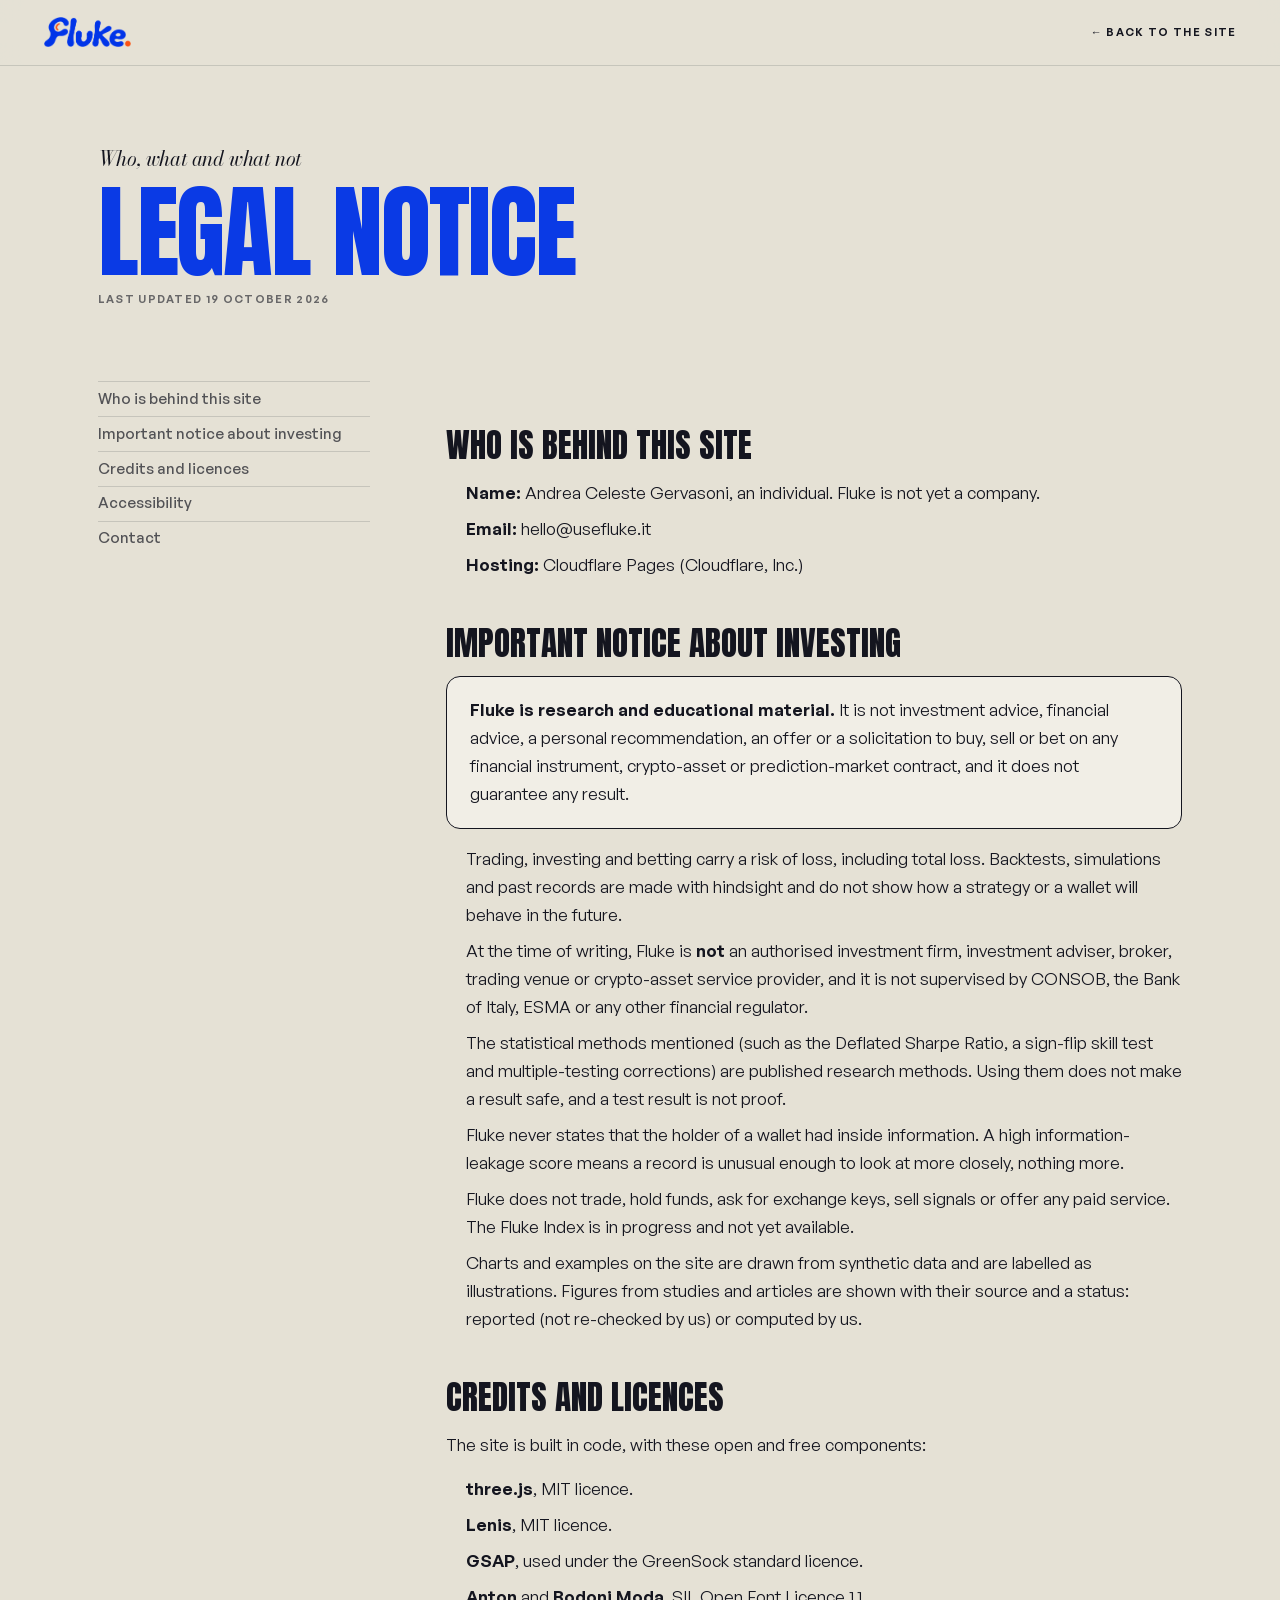
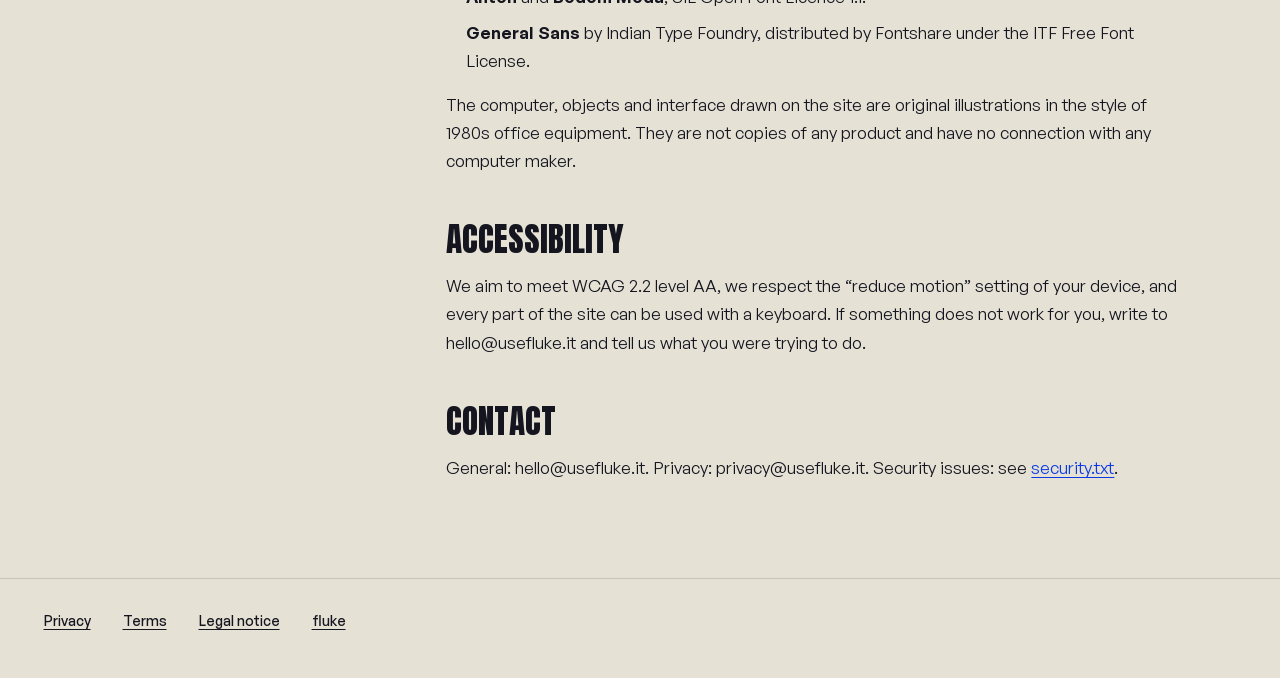
==== commit 440ce65f: "Reposition Fluke on prediction-market wallets (copy only) Rewrite the site's content for the new que" ====
--- a/legal-notice.html
+++ b/legal-notice.html
@@ -23,7 +23,7 @@
   <div class="legal-head">
     <p class="accent">Who, what and what not</p>
     <h1>Legal notice</h1>
-    <p class="meta">Last updated 18 October 2026</p>
+    <p class="meta">Last updated 19 October 2026</p>
   </div>
   <nav class="legal-toc" aria-label="On this page">
     <a href="#who">Who is behind this site</a>
@@ -40,13 +40,14 @@
       <li><strong>Hosting:</strong> Cloudflare Pages (Cloudflare, Inc.)</li>
     </ul>
     <h2 id="finance">Important notice about investing</h2>
-    <p class="legal-note"><strong>Fluke is research and educational material.</strong> It is not investment advice, financial advice, a personal recommendation, an offer or a solicitation to buy or sell any financial instrument or crypto-asset, and it does not guarantee any result.</p>
+    <p class="legal-note"><strong>Fluke is research and educational material.</strong> It is not investment advice, financial advice, a personal recommendation, an offer or a solicitation to buy, sell or bet on any financial instrument, crypto-asset or prediction-market contract, and it does not guarantee any result.</p>
     <ul>
-      <li>Trading and investing carry a risk of loss, including total loss. Backtests and simulations are not real trading, they are made with hindsight and do not show how a strategy will behave in the future.</li>
+      <li>Trading, investing and betting carry a risk of loss, including total loss. Backtests, simulations and past records are made with hindsight and do not show how a strategy or a wallet will behave in the future.</li>
       <li>At the time of writing, Fluke is <strong>not</strong> an authorised investment firm, investment adviser, broker, trading venue or crypto-asset service provider, and it is not supervised by CONSOB, the Bank of Italy, ESMA or any other financial regulator.</li>
-      <li>The statistical measures mentioned (such as the Deflated Sharpe Ratio and the Probability of Backtest Overfitting) are published research methods. Using them does not make a result safe.</li>
-      <li>The tools described on the site are not available. If any of them is ever offered, it will be only after checking which rules apply and, where needed, obtaining the authorisation required, and it will come with its own terms and risk warnings.</li>
-      <li>All charts, numbers and examples on the site are drawn from synthetic data and are labelled as illustrations.</li>
+      <li>The statistical methods mentioned (such as the Deflated Sharpe Ratio, a sign-flip skill test and multiple-testing corrections) are published research methods. Using them does not make a result safe, and a test result is not proof.</li>
+      <li>Fluke never states that the holder of a wallet had inside information. A high information-leakage score means a record is unusual enough to look at more closely, nothing more.</li>
+      <li>Fluke does not trade, hold funds, ask for exchange keys, sell signals or offer any paid service. The Fluke Index is in progress and not yet available.</li>
+      <li>Charts and examples on the site are drawn from synthetic data and are labelled as illustrations. Figures from studies and articles are shown with their source and a status: reported (not re-checked by us) or computed by us.</li>
     </ul>
     <h2 id="credits">Credits and licences</h2>
     <p>The site is built in code, with these open and free components:</p>
--- a/css/style.css
+++ b/css/style.css
@@ -113,9 +113,9 @@
 .btn-icon svg + svg { transform: translateY(-160%); }
 .btn[href="#winner"]:hover .btn-icon svg:first-child { transform: translateY(160%); }
 .btn[href="#winner"]:hover .btn-icon svg + svg { transform: translateY(0); }
-.btn[href="#note"] .btn-icon svg + svg { transform: translateX(-160%); }
-.btn[href="#note"]:hover .btn-icon svg:first-child { transform: translateX(160%); }
-.btn[href="#note"]:hover .btn-icon svg + svg { transform: translateX(0); }
+.btn[href="#note"] .btn-icon svg + svg, .btn[target="_blank"] .btn-icon svg + svg { transform: translateX(-160%); }
+.btn[href="#note"]:hover .btn-icon svg:first-child, .btn[target="_blank"]:hover .btn-icon svg:first-child { transform: translateX(160%); }
+.btn[href="#note"]:hover .btn-icon svg + svg, .btn[target="_blank"]:hover .btn-icon svg + svg { transform: translateX(0); }
 
 /* ───────── loader ───────── */
 .loader { position: fixed; inset: 0; z-index: 300; pointer-events: none; visibility: hidden; }
@@ -225,7 +225,7 @@
 .lite .blinds, .lite .lamp-glow { display: none; }
 /* while the page is moving, the big glass panes drop their backdrop filter (re-blurring what is under them on every frame was the slowest thing on the page); it comes back 0.2 s after the scroll stops */
 .is-moving .lg, .is-moving .btn--liquid { -webkit-backdrop-filter: blur(6px) saturate(1.5) !important; backdrop-filter: blur(6px) saturate(1.5) !important; }
-.is-moving .what .pane { -webkit-backdrop-filter: none !important; backdrop-filter: none !important; background-color: rgba(250, 248, 240, .66) !important; }
+.is-moving .pane { -webkit-backdrop-filter: none !important; backdrop-filter: none !important; background-color: rgba(250, 248, 240, .66) !important; }
 
 /* ───────── stage ───────── */
 .stage { position: fixed; left: 0; top: 0; width: 100%; height: 100%; height: 100lvh; z-index: 2; pointer-events: none; visibility: hidden; }
@@ -277,7 +277,7 @@
 .pix-hit:focus-visible { outline: 3px solid var(--cobalt); outline-offset: 2px; }
 
 
-/* ───────── services: the computer stays, the three apps are the choices ───────── */
+/* ───────── tools: the computer stays, the two apps are the choices ───────── */
 /* the section scrolls like any page: the computer comes up with it, holds while you read, leaves with it */
 .services { position: relative; z-index: 3; height: 215vh; --o-ink: #101318; --o-paper: #F2F0E6; }
 .services-pin { position: sticky; top: 0; height: 100svh; overflow: hidden; }
@@ -291,7 +291,7 @@
 .svc-item.is-seen .svc-no { color: transparent; } .svc-item.is-seen .svc-ok { stroke-dashoffset: 0; }
 .svc-name { font: 400 clamp(1.5rem, 2.1vw, 2.1rem)/1 var(--f-display); text-transform: uppercase; letter-spacing: -.005em; transition: color .3s; }
 .svc-state { font: 600 .6875rem/1 var(--f-text); text-transform: uppercase; letter-spacing: .12em; color: rgba(20, 21, 31, .55); white-space: nowrap; }
-.svc-item[data-svc='check'] .svc-state { color: var(--cobalt); } .svc-item[data-svc='verified'] .svc-state { color: var(--ink); }
+.svc-item[data-svc='check'] .svc-state { color: var(--cobalt); } .svc-item[data-svc='index'] .svc-state { color: var(--ink); }
 .svc-tab i { position: relative; width: 34px; height: 34px; border-radius: 50%; border: 1px solid var(--hair); transition: background .35s, border-color .35s, color .35s, transform .5s var(--ease-out); }
 .svc-tab i::before, .svc-tab i::after { content: ''; position: absolute; left: 50%; top: 50%; width: 12px; height: 1.6px; margin: -.8px 0 0 -6px; background: currentColor; transition: transform .5s var(--ease-out); }
 .svc-tab i::after { transform: rotate(90deg); }
@@ -302,7 +302,7 @@
 .svc-item.is-hint .svc-tab i { background: var(--cobalt); border-color: var(--cobalt); color: var(--screen); }
 .svc-item.is-hint .svc-name { color: var(--cobalt); }
 .svc-tab:focus-visible { outline: 2px solid var(--cobalt); outline-offset: 4px; border-radius: 8px; }
-/* one reading place: the four texts share the same cell, so nothing below ever moves */
+/* one reading place: the texts share the same cell, so nothing below ever moves */
 .svc-detail { display: grid; align-content: start; min-height: 0; }
 .svc-p { grid-area: 1 / 1; display: grid; gap: clamp(.55rem, 1.4vh, .9rem); align-content: start; opacity: 0; visibility: hidden; transform: translateY(12px); transition: opacity .35s, transform .6s var(--ease-out), visibility 0s .35s; }
 .svc-p.is-on { opacity: 1; visibility: visible; transform: none; transition: opacity .5s .1s, transform .8s var(--ease-out) .1s, visibility 0s; }
@@ -405,8 +405,25 @@
 .log li.kept svg path { stroke: var(--signal); stroke-width: 2.4; opacity: 1; }
 .log .st { font-size: .75rem; padding: .35em .6em; border-radius: 999px; background: rgba(20, 21, 31, .07); }
 .log li.kept .st { background: var(--signal); color: var(--ink); }
+.log .log-what { font-weight: 400; line-height: 1.2; opacity: .8; }
 .pane small { opacity: .55; font-size: .75rem; }
 
+
+/* ───────── how the test works · what research says · data and limits ─────────
+   Paper pages with the same build as "what we do": opaque, so the camera can cut behind them, and the same glass panes. */
+.how, .research, .limits { position: relative; z-index: 3; background: var(--paper); min-height: 100svh; padding: calc(var(--nav-h) + 12vh) var(--gutter) 14vh; display: grid; gap: clamp(3rem, 7vh, 5rem); align-content: center; }
+.glassboard--grid { grid-template-columns: repeat(2, minmax(0, 1fr)); }
+.glassboard--three { grid-template-columns: repeat(3, minmax(0, 1fr)); }
+.pane-chart { display: block; width: 100%; height: 64px; overflow: visible; }
+.pane-chart .c-ink, .pane-chart .c-sig, .pane-chart .c-rule { fill: none; vector-effect: non-scaling-stroke; }
+.pane-chart .c-ink { stroke: var(--ink); stroke-width: 1.4; opacity: .7; }
+.pane-chart .c-sig { stroke: var(--signal); stroke-width: 2.4; }
+.pane-chart .c-rule { stroke: rgba(20, 21, 31, .3); stroke-width: 1; stroke-dasharray: 3 3; }
+.pane-chart .c-bar { fill: rgba(20, 21, 31, .16); }
+.pane-chart .c-dot { fill: rgba(20, 21, 31, .14); }
+.pane-chart .c-dot--on { fill: var(--signal); }
+.pane small a { color: inherit; text-underline-offset: 2px; }
+.check-why a { color: inherit; text-underline-offset: 3px; }
 
 /* ───────── the fluke check ───────── */
 .check { position: relative; z-index: 3; background: var(--ink); min-height: 115svh; padding: calc(var(--nav-h) + 10vh) var(--gutter) 12vh; color: var(--screen); display: grid; gap: clamp(2.5rem, 6vh, 4.5rem); align-content: center; }
@@ -484,6 +501,7 @@
 .giant--end .accent { color: var(--screen); font-size: .4em; vertical-align: .6em; margin-right: .12em; }
 .end .btn--liquid { background: rgba(237, 235, 224, .94); color: var(--ink); }
 .end .btn-icon { background: rgba(20, 21, 31, .08); }
+.end-links { display: flex; flex-wrap: wrap; gap: 1rem; }
 .end-mark { grid-row: 3; position: relative; width: min(58vw, 880px); aspect-ratio: 900 / 307; }
 .end-logo { will-change: clip-path; }
 .end-logo { position: absolute; inset: 0; background: url('../assets/logo-end.png') center / 100% 100% no-repeat; clip-path: inset(0 100% 0 0); }
@@ -545,7 +563,7 @@
   .btn { min-height: 54px; }
   .seg-btn { white-space: nowrap; padding: 0 16px; font-size: .875rem; }
   .lg-nav.is-open { background: rgba(244, 241, 233, .95); }
-  .glassboard { grid-template-columns: 1fr; }
+  .glassboard, .glassboard--grid, .glassboard--three { grid-template-columns: 1fr; }
   .what-lens { width: 150px; height: 150px; z-index: 0; }
   .glassboard { z-index: 1; }
   .pane--notes, .pane--check, .pane--log { grid-column: 1; grid-row: auto; }
